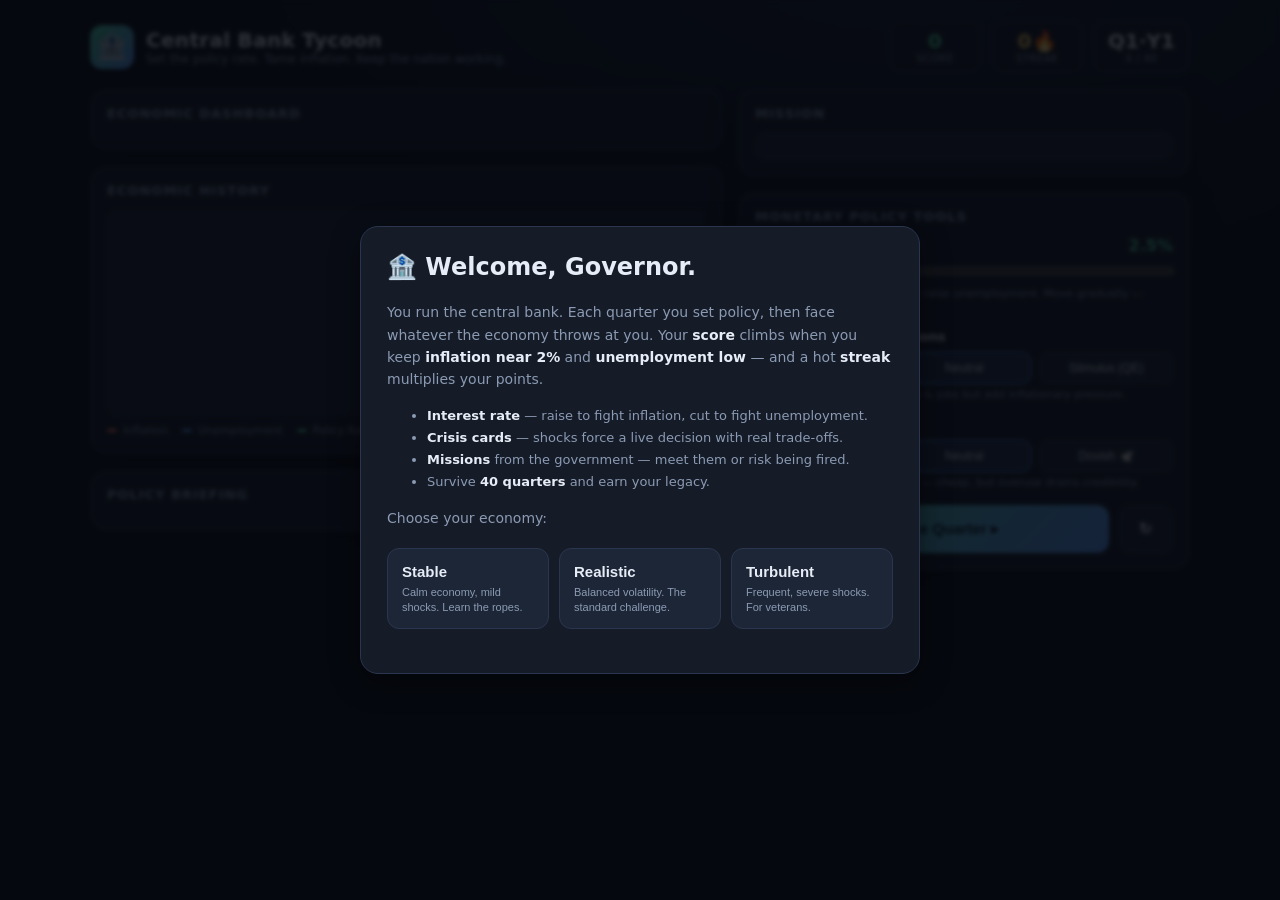
==== index.html @ 269c10b7 "Add Central Bank Tycoon game Single-file monetary policy game: balance inflation and unemployment as" ====
<!DOCTYPE html>
<html lang="en">
<head>
<meta charset="UTF-8" />
<meta name="viewport" content="width=device-width, initial-scale=1.0" />
<title>Central Bank Tycoon</title>
<style>
  :root {
    --bg: #0c1018;
    --panel: #151b27;
    --panel-2: #1d2636;
    --line: #2a3650;
    --ink: #e7edf7;
    --muted: #8b9bb4;
    --accent: #4dd6a3;
    --accent-2: #5b9bff;
    --warn: #ffcf5c;
    --bad: #ff6b6b;
    --good: #4dd6a3;
    --shadow: 0 8px 30px rgba(0,0,0,.45);
  }
  * { box-sizing: border-box; }
  html, body { margin: 0; height: 100%; }
  body {
    background: radial-gradient(1200px 700px at 70% -10%, #14213a 0%, var(--bg) 55%);
    color: var(--ink);
    font-family: "Segoe UI", system-ui, -apple-system, Roboto, Helvetica, Arial, sans-serif;
    min-height: 100%;
    display: flex;
    justify-content: center;
    padding: 20px;
    overflow-x: hidden;
  }
  .app { width: 100%; max-width: 1100px; }

  header.top {
    display: flex; align-items: center; justify-content: space-between;
    gap: 16px; margin-bottom: 16px; flex-wrap: wrap;
  }
  .brand { display: flex; align-items: center; gap: 12px; }
  .logo {
    width: 44px; height: 44px; border-radius: 12px;
    background: linear-gradient(135deg, var(--accent), var(--accent-2));
    display: grid; place-items: center; font-size: 24px; box-shadow: var(--shadow);
  }
  .brand h1 { font-size: 20px; margin: 0; letter-spacing: .3px; }
  .brand p { margin: 0; color: var(--muted); font-size: 12px; }

  .hud { display:flex; gap:10px; align-items:stretch; flex-wrap:wrap; }
  .hud .box {
    background: var(--panel); border: 1px solid var(--line);
    border-radius: 12px; padding: 8px 14px; text-align: center; min-width: 92px;
  }
  .hud .box .big { font-size: 20px; font-weight: 800; }
  .hud .box .lab { font-size: 10px; color: var(--muted); text-transform:uppercase; letter-spacing:.5px; }
  #scoreBox .big { color: var(--accent); }
  #streakBox .big { color: var(--warn); }
  .pulse { animation: pulse .5s ease; }
  @keyframes pulse { 0%{transform:scale(1)} 40%{transform:scale(1.25)} 100%{transform:scale(1)} }

  .grid { display: grid; grid-template-columns: 1.4fr 1fr; gap: 16px; }
  @media (max-width: 880px){ .grid { grid-template-columns: 1fr; } }

  .panel {
    background: var(--panel); border: 1px solid var(--line);
    border-radius: 16px; padding: 16px; box-shadow: var(--shadow); position:relative;
  }
  .panel h2 {
    font-size: 13px; text-transform: uppercase; letter-spacing: 1px;
    color: var(--muted); margin: 0 0 12px;
  }

  .stats { display: grid; grid-template-columns: repeat(3, 1fr); gap: 10px; }
  @media (max-width: 520px){ .stats { grid-template-columns: repeat(2,1fr);} }
  .stat {
    background: var(--panel-2); border: 1px solid var(--line);
    border-radius: 12px; padding: 12px; position:relative; overflow:hidden;
    transition: border-color .25s;
  }
  .stat.flash-good { animation: flashGood .8s ease; }
  .stat.flash-bad { animation: flashBad .8s ease; }
  @keyframes flashGood { 0%{ background:rgba(77,214,163,.30);} 100%{ background:var(--panel-2);} }
  @keyframes flashBad  { 0%{ background:rgba(255,107,107,.30);} 100%{ background:var(--panel-2);} }
  .stat .label { font-size: 11px; color: var(--muted); display:flex; justify-content:space-between; }
  .stat .value { font-size: 22px; font-weight: 700; margin-top: 4px; }
  .stat .target { font-size: 10px; color: var(--muted); margin-top: 2px; }
  .chip { font-size: 10px; padding: 1px 6px; border-radius: 999px; font-weight: 700; }
  .chip.good { background: rgba(77,214,163,.15); color: var(--good); }
  .chip.warn { background: rgba(255,207,92,.15); color: var(--warn); }
  .chip.bad  { background: rgba(255,107,107,.15); color: var(--bad); }

  canvas#chart { width: 100%; display: block; border-radius: 10px; background: var(--panel-2); }
  .legend { display:flex; gap:14px; flex-wrap:wrap; margin-top:8px; font-size:11px; color:var(--muted); }
  .legend span { display:flex; align-items:center; gap:6px; }
  .dot { width:10px; height:3px; border-radius:2px; display:inline-block; }

  .control { margin-bottom: 16px; }
  .control .row { display:flex; justify-content:space-between; align-items:baseline; }
  .control .name { font-size: 13px; font-weight:600; }
  .control .val { font-size: 16px; font-weight:700; color: var(--accent); }
  .hint { font-size: 11px; color: var(--muted); margin-top: 4px; }
  input[type=range]{ width:100%; accent-color: var(--accent-2); margin-top:8px; }

  .toggle-row { display:flex; gap:8px; margin-top:8px; flex-wrap:wrap; }
  .toggle-row button {
    flex:1; min-width: 90px; padding:8px; border-radius:10px; cursor:pointer;
    border:1px solid var(--line); background: var(--panel-2); color: var(--ink);
    font-size:12px; transition:.15s;
  }
  .toggle-row button.active { border-color: var(--accent-2); background: rgba(91,155,255,.15); }
  .toggle-row button:hover { border-color: var(--accent-2); }

  .objective {
    background: var(--panel-2); border:1px solid var(--line); border-radius:12px;
    padding:12px; font-size:12px; line-height:1.5;
  }
  .objective b { color: var(--warn); }
  .obj-progress { margin-top:8px; font-size:12px; }
  .obj-progress .ok { color: var(--good); }
  .obj-progress .no { color: var(--bad); }

  .actions { display:flex; gap:10px; margin-top:8px; }
  .btn {
    flex:1; padding:14px; border:none; border-radius:12px; cursor:pointer;
    font-size:15px; font-weight:700; transition:.15s; color:#08111f;
    background: linear-gradient(135deg, var(--accent), var(--accent-2));
  }
  .btn:hover { filter:brightness(1.08); transform: translateY(-1px); }
  .btn:active { transform: translateY(1px); }
  .btn.secondary { background: var(--panel-2); color: var(--ink); border:1px solid var(--line); flex:0 0 54px; }

  .log { max-height: 200px; overflow:auto; display:flex; flex-direction:column; gap:8px; }
  .log .entry {
    background: var(--panel-2); border-left:3px solid var(--line);
    padding:8px 10px; border-radius:8px; font-size:12px; line-height:1.45;
  }
  .log .entry.event { border-left-color: var(--warn); }
  .log .entry.good { border-left-color: var(--good); }
  .log .entry.bad { border-left-color: var(--bad); }
  .log .entry .t { color: var(--muted); font-size:10px; }

  /* Quarter result banner */
  #resultBanner {
    position:fixed; top:18px; left:50%; transform:translateX(-50%) translateY(-120px);
    background: var(--panel); border:1px solid var(--line); border-radius:14px;
    padding:14px 22px; box-shadow:var(--shadow); z-index:40; text-align:center;
    opacity:0; transition: transform .35s cubic-bezier(.2,1.4,.4,1), opacity .35s; pointer-events:none;
  }
  #resultBanner.show { transform:translateX(-50%) translateY(0); opacity:1; }
  #resultBanner .stars { font-size:26px; letter-spacing:4px; }
  #resultBanner .rmsg { font-size:13px; color:var(--muted); margin-top:2px; }
  #resultBanner .rpts { font-size:14px; font-weight:800; color:var(--accent); margin-top:2px; }

  /* Floating points */
  .floater {
    position:fixed; z-index:60; font-weight:800; font-size:16px; pointer-events:none;
    animation: floatUp 1.1s ease forwards;
  }
  @keyframes floatUp { 0%{opacity:0; transform:translateY(6px) scale(.8);} 15%{opacity:1;} 100%{opacity:0; transform:translateY(-42px) scale(1.1);} }

  /* Achievement toast */
  #toastWrap { position:fixed; right:18px; bottom:18px; z-index:60; display:flex; flex-direction:column; gap:8px; }
  .toast {
    background: linear-gradient(135deg,#2a2030,#1d2636); border:1px solid var(--warn);
    border-radius:12px; padding:10px 14px; box-shadow:var(--shadow); max-width:280px;
    animation: toastIn .4s ease, toastOut .4s ease 3.6s forwards;
  }
  .toast .th { font-size:11px; color:var(--warn); font-weight:800; text-transform:uppercase; letter-spacing:.5px; }
  .toast .tt { font-size:13px; margin-top:2px; }
  @keyframes toastIn { 0%{opacity:0; transform:translateX(40px);} 100%{opacity:1; transform:translateX(0);} }
  @keyframes toastOut { 0%{opacity:1;} 100%{opacity:0; transform:translateX(40px);} }

  /* Overlay / modal */
  .overlay {
    position: fixed; inset:0; background: rgba(5,8,14,.82);
    display:flex; align-items:center; justify-content:center; padding:20px; z-index:50;
    backdrop-filter: blur(2px);
  }
  .overlay.hidden { display:none; }
  .modal {
    background: var(--panel); border:1px solid var(--line); border-radius:18px;
    padding:26px; max-width:560px; width:100%; box-shadow: var(--shadow);
    animation: modalIn .3s ease;
  }
  @keyframes modalIn { 0%{opacity:0; transform:scale(.94) translateY(10px);} 100%{opacity:1; transform:scale(1);} }
  .modal h2 { margin-top:0; }
  .modal p { color: var(--muted); line-height:1.6; font-size:14px; }
  .modal ul { color: var(--muted); font-size:13px; line-height:1.7; }
  .diff { display:grid; grid-template-columns:repeat(3,1fr); gap:10px; margin:18px 0; }
  .diff button {
    padding:14px; border-radius:12px; border:1px solid var(--line); cursor:pointer;
    background: var(--panel-2); color:var(--ink); text-align:left; transition:.15s;
  }
  .diff button:hover { border-color: var(--accent-2); transform:translateY(-2px); }
  .diff button b { display:block; font-size:15px; margin-bottom:4px; }
  .diff button small { color: var(--muted); font-size:11px; }

  /* Crisis decision card */
  #crisisModal .tag {
    display:inline-block; background:rgba(255,107,107,.15); color:var(--bad);
    font-size:11px; font-weight:800; padding:3px 10px; border-radius:999px; text-transform:uppercase; letter-spacing:.5px;
  }
  .choices { display:flex; flex-direction:column; gap:10px; margin-top:16px; }
  .choice {
    text-align:left; padding:13px 15px; border-radius:12px; border:1px solid var(--line);
    background: var(--panel-2); color:var(--ink); cursor:pointer; transition:.15s;
  }
  .choice:hover { border-color: var(--accent-2); transform:translateX(3px); }
  .choice b { font-size:14px; }
  .choice small { display:block; color:var(--muted); font-size:11px; margin-top:3px; }

  .score-big { font-size:46px; font-weight:800; color: var(--accent); margin:6px 0; }
  .approval-bars { margin-top: 14px; }
  .bar-wrap { margin-bottom:10px; }
  .bar-wrap .lab { font-size:11px; color:var(--muted); display:flex; justify-content:space-between; margin-bottom:3px;}
  .bar { height:10px; border-radius:6px; background: var(--panel-2); overflow:hidden; }
  .bar > div { height:100%; border-radius:6px; transition:width .6s; }
  footer { margin-top:14px; text-align:center; color:var(--muted); font-size:11px; }
</style>
</head>
<body>
<div class="app">

  <header class="top">
    <div class="brand">
      <div class="logo">🏦</div>
      <div>
        <h1>Central Bank Tycoon</h1>
        <p>Set the policy rate. Tame inflation. Keep the nation working.</p>
      </div>
    </div>
    <div class="hud">
      <div class="box" id="scoreBox"><div class="big" id="scoreVal">0</div><div class="lab">Score</div></div>
      <div class="box" id="streakBox"><div class="big" id="streakVal">0🔥</div><div class="lab">Streak</div></div>
      <div class="box"><div class="big" id="quarterVal">Q1·Y1</div><div class="lab" id="termVal">0 / 40</div></div>
    </div>
  </header>

  <div class="grid">
    <div style="display:flex; flex-direction:column; gap:16px;">
      <div class="panel">
        <h2>Economic Dashboard</h2>
        <div class="stats" id="stats"></div>
      </div>

      <div class="panel">
        <h2>Economic History</h2>
        <canvas id="chart" width="640" height="220"></canvas>
        <div class="legend">
          <span><i class="dot" style="background:#ff6b6b"></i> Inflation</span>
          <span><i class="dot" style="background:#5b9bff"></i> Unemployment</span>
          <span><i class="dot" style="background:#4dd6a3"></i> Policy Rate</span>
          <span><i class="dot" style="background:#ffcf5c"></i> 2% Target</span>
        </div>
      </div>

      <div class="panel">
        <h2>Policy Briefing</h2>
        <div class="log" id="log"></div>
      </div>
    </div>

    <div style="display:flex; flex-direction:column; gap:16px;">
      <div class="panel">
        <h2>Mission</h2>
        <div class="objective" id="objective"></div>
      </div>

      <div class="panel">
        <h2>Monetary Policy Tools</h2>

        <div class="control">
          <div class="row">
            <span class="name">Policy Interest Rate</span>
            <span class="val"><span id="rateVal">2.5</span>%</span>
          </div>
          <input type="range" id="rate" min="0" max="15" step="0.25" value="2.5" />
          <div class="hint">Higher rates cool inflation but raise unemployment. Move gradually — markets dislike shocks.</div>
        </div>

        <div class="control">
          <div class="name">Balance Sheet Operations</div>
          <div class="toggle-row" id="qeRow">
            <button data-qe="-1">Tighten (QT)</button>
            <button data-qe="0" class="active">Neutral</button>
            <button data-qe="1">Stimulus (QE)</button>
          </div>
          <div class="hint">Asset purchases boost growth &amp; jobs but add inflationary pressure.</div>
        </div>

        <div class="control">
          <div class="name">Forward Guidance</div>
          <div class="toggle-row" id="guideRow">
            <button data-g="hawk">Hawkish 🦅</button>
            <button data-g="neutral" class="active">Neutral</button>
            <button data-g="dove">Dovish 🕊️</button>
          </div>
          <div class="hint">Signaling steers expectations — cheap, but overuse drains credibility.</div>
        </div>

        <div class="actions">
          <button class="btn" id="advanceBtn">Advance Quarter ▸</button>
          <button class="btn secondary" id="restartBtn" title="New game">↻</button>
        </div>
      </div>
    </div>
  </div>

  <footer>A monetary policy game · vanilla HTML/CSS/JS · press <b>Enter</b> to advance</footer>
</div>

<div id="resultBanner"><div class="stars" id="rbStars">★★★</div><div class="rpts" id="rbPts"></div><div class="rmsg" id="rbMsg"></div></div>
<div id="toastWrap"></div>

<!-- INTRO -->
<div class="overlay" id="introOverlay">
  <div class="modal">
    <h2>🏦 Welcome, Governor.</h2>
    <p>You run the central bank. Each quarter you set policy, then face whatever the economy throws at you. Your <b style="color:var(--ink)">score</b> climbs when you keep <b style="color:var(--ink)">inflation near 2%</b> and <b style="color:var(--ink)">unemployment low</b> — and a hot <b style="color:var(--ink)">streak</b> multiplies your points.</p>
    <ul>
      <li><b style="color:var(--ink)">Interest rate</b> — raise to fight inflation, cut to fight unemployment.</li>
      <li><b style="color:var(--ink)">Crisis cards</b> — shocks force a live decision with real trade-offs.</li>
      <li><b style="color:var(--ink)">Missions</b> from the government — meet them or risk being fired.</li>
      <li>Survive <b style="color:var(--ink)">40 quarters</b> and earn your legacy.</li>
    </ul>
    <p>Choose your economy:</p>
    <div class="diff">
      <button data-diff="easy"><b>Stable</b><small>Calm economy, mild shocks. Learn the ropes.</small></button>
      <button data-diff="normal"><b>Realistic</b><small>Balanced volatility. The standard challenge.</small></button>
      <button data-diff="hard"><b>Turbulent</b><small>Frequent, severe shocks. For veterans.</small></button>
    </div>
  </div>
</div>

<!-- CRISIS DECISION -->
<div class="overlay hidden" id="crisisOverlay">
  <div class="modal" id="crisisModal">
    <span class="tag" id="crisisTag">⚠ Crisis</span>
    <h2 id="crisisTitle" style="margin-top:10px;"></h2>
    <p id="crisisText"></p>
    <div class="choices" id="crisisChoices"></div>
  </div>
</div>

<!-- GAME OVER -->
<div class="overlay hidden" id="endOverlay">
  <div class="modal">
    <h2 id="endTitle">Your term has ended</h2>
    <div class="score-big" id="endScore">—</div>
    <p id="endVerdict"></p>
    <div class="approval-bars" id="endBars"></div>
    <div class="actions" style="margin-top:18px;">
      <button class="btn" id="playAgainBtn">Play Again</button>
    </div>
  </div>
</div>

<script>
"use strict";

/* ============================================================
   Central Bank Tycoon
   ============================================================ */
const TARGET_INFLATION = 2.0;
const NATURAL_UNEMPLOYMENT = 4.5;
const NEUTRAL_RATE = 2.5;
const TERM_LENGTH = 40;

const DIFFICULTY = {
  easy:   { shockChance: 0.22, shockScale: 0.6, label: "Stable" },
  normal: { shockChance: 0.35, shockScale: 1.0, label: "Realistic" },
  hard:   { shockChance: 0.50, shockScale: 1.6, label: "Turbulent" },
};

let G = null;

function newGame(diff) {
  return {
    diff, cfg: DIFFICULTY[diff],
    quarter: 0,
    inflation: 2.2, unemployment: 5.0, gdp: 2.2,
    rate: 2.5, expectations: 2.0,
    credibility: 70, govApproval: 60, publicApproval: 60,
    creditUsed: 0, qe: 0, guidance: "neutral",
    mandate: null, history: [],
    score: 0, streak: 0, bestStreak: 0,
    pendingShock: null,
    achieved: {},
    alive: true,
  };
}

/* ---- Missions ---- */
const MANDATES = [
  { id:"jobs", title:"Fight Unemployment",
    text:"Election season — the government wants <b>jobs above all</b>. Keep unemployment <b>below 5%</b>.",
    check: g => g.unemployment <= 5.0,
    judge: g => g.unemployment <= 5.0 ? +6 : (g.unemployment >= 7 ? -7 : -2),
    label: g => "Unemployment "+g.unemployment.toFixed(1)+"% (need ≤ 5.0%)" },
  { id:"prices", title:"Crush Inflation",
    text:"Cost-of-living anger is boiling. Get inflation <b>under 3%</b>, whatever it costs.",
    check: g => g.inflation <= 3.0,
    judge: g => g.inflation <= 3.0 ? +6 : (g.inflation >= 5 ? -7 : -2),
    label: g => "Inflation "+g.inflation.toFixed(1)+"% (need ≤ 3.0%)" },
  { id:"growth", title:"Boost Growth",
    text:"A growth agenda is in vogue. Deliver GDP growth <b>above 2.5%</b>.",
    check: g => g.gdp >= 2.5,
    judge: g => g.gdp >= 2.5 ? +6 : (g.gdp <= 0 ? -8 : -2),
    label: g => "GDP growth "+g.gdp.toFixed(1)+"% (need ≥ 2.5%)" },
  { id:"indep", title:"Defend Independence",
    text:"Populists question the bank itself. Keep <b>credibility above 60</b>.",
    check: g => g.credibility >= 60,
    judge: g => g.credibility >= 60 ? +5 : -6,
    label: g => "Credibility "+Math.round(g.credibility)+" (need ≥ 60)" },
];

/* ---- Crisis decision events ---- */
/* Each: base effect applied, then the chosen option modifies things. */
const CRISES = [
  {
    title:"Oil Price Shock", tag:"⚠ Supply Shock",
    text:"Crude prices spike 40% overnight. Energy costs are about to surge through the whole economy. How do you respond?",
    base:(g,s)=>{ g.inflation += 1.4*s; g.gdp -= 0.4*s; },
    options:[
      { b:"Hike rates pre-emptively", s:"Crush inflation early — but jobs will hurt.",
        apply:(g,s)=>{ g.rate=clamp(g.rate+1.0,0,15); g.inflation-=0.6*s; g.unemployment+=0.5*s; }, cred:+3 },
      { b:"Hold steady, look through it", s:"Bet it's temporary. Cheap if right, costly if wrong.",
        apply:(g,s)=>{ g.expectations+=0.5*s; }, cred:-2 },
      { b:"Hawkish jawboning only", s:"Talk tough to anchor expectations without moving rates.",
        apply:(g,s)=>{ g.expectations-=0.3*s; g.credibility-=2; }, cred:0 },
    ]
  },
  {
    title:"Banking Sector Stress", tag:"⚠ Financial Crisis",
    text:"A major lender is teetering and interbank markets are freezing. Panic is spreading.",
    base:(g,s)=>{ g.gdp -= 1.0*s; g.unemployment += 0.6*s; },
    options:[
      { b:"Slash rates & inject liquidity", s:"Save the system — risks reigniting inflation.",
        apply:(g,s)=>{ g.rate=clamp(g.rate-1.0,0,15); g.gdp+=0.8*s; g.inflation+=0.5*s; }, cred:+2 },
      { b:"Targeted bailout, rates unchanged", s:"Surgical fix, preserves your inflation stance.",
        apply:(g,s)=>{ g.gdp+=0.4*s; g.govApproval-=4; }, cred:+1 },
      { b:"Let them fail (moral hazard)", s:"Punish recklessness — but contagion may spread.",
        apply:(g,s)=>{ g.gdp-=1.2*s; g.unemployment+=0.9*s; }, cred:+4 },
    ]
  },
  {
    title:"Wage-Price Spiral", tag:"⚠ Expectations Risk",
    text:"Unions win double-digit pay deals and firms are raising prices to match. Inflation expectations are un-anchoring.",
    base:(g,s)=>{ g.expectations += 0.7*s; g.inflation += 0.4*s; },
    options:[
      { b:"Shock hike — restore credibility", s:"Volcker-style. Brutal on jobs, decisive on prices.",
        apply:(g,s)=>{ g.rate=clamp(g.rate+1.5,0,15); g.unemployment+=0.8*s; g.expectations-=0.9*s; }, cred:+5 },
      { b:"Gradual tightening", s:"Ease pressure off slowly. Less pain, slower results.",
        apply:(g,s)=>{ g.rate=clamp(g.rate+0.5,0,15); g.expectations-=0.3*s; }, cred:+1 },
      { b:"Accommodate the wage gains", s:"Protect jobs and hope it fades. Dangerous.",
        apply:(g,s)=>{ g.expectations+=0.6*s; g.publicApproval+=4; }, cred:-4 },
    ]
  },
  {
    title:"Global Recession", tag:"⚠ Demand Shock",
    text:"Your largest trading partners have tipped into recession. Export orders are collapsing.",
    base:(g,s)=>{ g.gdp -= 1.4*s; g.unemployment += 0.9*s; g.inflation -= 0.4*s; },
    options:[
      { b:"Aggressive rate cuts", s:"Stimulate hard to protect jobs.",
        apply:(g,s)=>{ g.rate=clamp(g.rate-1.25,0,15); g.gdp+=0.9*s; g.unemployment-=0.5*s; }, cred:0 },
      { b:"Modest cut + dovish guidance", s:"Balanced support without overcommitting.",
        apply:(g,s)=>{ g.rate=clamp(g.rate-0.5,0,15); g.gdp+=0.4*s; }, cred:+2 },
      { b:"Hold — protect the currency", s:"Defend stability and credibility over growth.",
        apply:(g,s)=>{ g.unemployment+=0.4*s; }, cred:+3 },
    ]
  },
  {
    title:"Productivity Boom", tag:"✦ Opportunity",
    text:"A technology breakthrough is lifting output. The economy can grow faster without overheating — if you let it.",
    base:(g,s)=>{ g.gdp += 0.9*s; g.unemployment -= 0.3*s; },
    options:[
      { b:"Cut rates, ride the boom", s:"Maximize growth and jobs — watch for froth.",
        apply:(g,s)=>{ g.rate=clamp(g.rate-0.5,0,15); g.gdp+=0.7*s; g.inflation+=0.3*s; }, cred:0 },
      { b:"Hold and bank the disinflation", s:"Let productivity quietly lower inflation.",
        apply:(g,s)=>{ g.inflation-=0.5*s; g.credibility+=2; }, cred:+3 },
      { b:"Tighten to pre-empt a bubble", s:"Cautious — may choke off the gains.",
        apply:(g,s)=>{ g.rate=clamp(g.rate+0.5,0,15); g.gdp-=0.4*s; }, cred:+1 },
    ]
  },
  {
    title:"Government Spending Spree", tag:"⚠ Fiscal Pressure",
    text:"The treasury launches a huge stimulus package right before an election, pouring fuel on demand. They want you to keep rates low.",
    base:(g,s)=>{ g.gdp += 0.9*s; g.unemployment -= 0.5*s; g.inflation += 0.7*s; },
    options:[
      { b:"Hike anyway — defend the mandate", s:"Stand up to politicians. They won't be happy.",
        apply:(g,s)=>{ g.rate=clamp(g.rate+1.0,0,15); g.inflation-=0.5*s; g.govApproval-=8; }, cred:+5 },
      { b:"Hold to keep the peace", s:"Play nice with government, risk overheating.",
        apply:(g,s)=>{ g.inflation+=0.4*s; g.govApproval+=6; }, cred:-3 },
      { b:"Quiet tightening via QT", s:"Drain liquidity without a headline rate move.",
        apply:(g,s)=>{ g.qe=-1; g.inflation-=0.3*s; }, cred:+2 },
    ]
  },
];

/* ============================================================
   Apply player's standing policy + base economic step
   (run AFTER any crisis choice is resolved)
   ============================================================ */
function simulateStep(){
  const g = G;
  const rateGap = g.rate - NEUTRAL_RATE;

  let gdpPull = -rateGap * 0.35 + g.qe * 0.5;
  g.gdp += (2.2 - g.gdp) * 0.25 + gdpPull;

  const okun = (2.2 - g.gdp) * 0.30;
  g.unemployment += okun + rateGap * 0.12 - g.qe * 0.18;
  g.unemployment += (NATURAL_UNEMPLOYMENT - g.unemployment) * 0.12;

  const phillips = (NATURAL_UNEMPLOYMENT - g.unemployment) * 0.45;
  let guidancePull = g.guidance === "hawk" ? -0.35 : g.guidance === "dove" ? 0.30 : 0;
  g.inflation = g.expectations + phillips - rateGap * 0.25 + g.qe * 0.30 + guidancePull;

  const anchor = g.credibility / 100;
  g.expectations += (g.inflation - g.expectations) * (0.30 * (1 - anchor))
                  + (TARGET_INFLATION - g.expectations) * (0.20 * anchor);

  if (g.guidance !== "neutral") {
    g.creditUsed += 1;
    if (g.creditUsed > 3) g.credibility -= 2;
  } else {
    g.creditUsed = Math.max(0, g.creditUsed - 1);
  }

  const missInfl = Math.abs(g.inflation - TARGET_INFLATION);
  if (missInfl < 1.0) g.credibility += 1.5;
  else if (missInfl > 3.0) g.credibility -= 2.5;
  else g.credibility -= 0.4;

  g.gdp = clamp(g.gdp, -8, 8);
  g.unemployment = clamp(g.unemployment, 1.5, 22);
  g.inflation = clamp(g.inflation, -4, 25);
  g.expectations = clamp(g.expectations, -2, 15);
  g.credibility = clamp(g.credibility, 0, 100);

  const md = g.mandate.judge(g);
  g.govApproval = clamp(g.govApproval + md, 0, 100);

  const misery = g.inflation + g.unemployment;
  g.publicApproval = clamp(g.publicApproval + (10 - misery) * 0.9, 0, 100);
}

/* ============================================================
   Scoring & feedback for the quarter
   ============================================================ */
function scoreQuarter(){
  const g = G;
  const missInfl = Math.abs(g.inflation - TARGET_INFLATION);
  const excessU = Math.max(0, g.unemployment - NATURAL_UNEMPLOYMENT);

  // star rating
  let stars;
  if (missInfl < 0.8 && excessU < 1.2 && g.gdp > 0.5) stars = 3;
  else if (missInfl < 1.8 && excessU < 3.0 && g.gdp > -0.5) stars = 2;
  else if (missInfl < 3.0 && excessU < 5.0) stars = 1;
  else stars = 0;

  // streak: on-target inflation builds it
  const onTarget = missInfl < 1.0 && excessU < 2.0;
  if (onTarget) { g.streak++; g.bestStreak = Math.max(g.bestStreak, g.streak); }
  else g.streak = 0;

  const mult = 1 + Math.min(g.streak, 10) * 0.15; // up to ~2.5x
  let base = stars * 100;
  // bonus for mission met
  const missionMet = g.mandate.check(g);
  if (missionMet) base += 60;
  let pts = Math.round(base * (onTarget ? mult : 1));

  g.score += pts;

  const msgs = [
    "Markets in turmoil — get a grip, Governor.",
    "A rough quarter. The press is circling.",
    "Steady hand. The economy holds.",
    "Textbook policy. Inflation anchored, jobs safe!",
  ];
  return { stars, pts, msg: msgs[stars], onTarget, mult, missionMet };
}

/* ============================================================
   Quarter flow
   ============================================================ */
function beginAdvance(){
  if (!G || !G.alive) return;
  G.rate = parseFloat(document.getElementById("rate").value);

  // Roll for a crisis card
  if (Math.random() < G.cfg.shockChance) {
    const crisis = CRISES[Math.floor(Math.random()*CRISES.length)];
    G.pendingShock = crisis;
    showCrisis(crisis);
  } else {
    resolveQuarter(null);
  }
}

function showCrisis(crisis){
  document.getElementById("crisisTag").textContent = crisis.tag;
  document.getElementById("crisisTitle").textContent = crisis.title;
  document.getElementById("crisisText").textContent = crisis.text;
  const box = document.getElementById("crisisChoices");
  box.innerHTML = "";
  crisis.options.forEach((opt, i)=>{
    const btn = document.createElement("button");
    btn.className = "choice";
    btn.innerHTML = "<b>"+opt.b+"</b><small>"+opt.s+"</small>";
    btn.addEventListener("click", ()=>{
      document.getElementById("crisisOverlay").classList.add("hidden");
      resolveQuarter(opt);
    });
    box.appendChild(btn);
  });
  document.getElementById("crisisOverlay").classList.remove("hidden");
}

function resolveQuarter(choice){
  const g = G;
  const s = g.cfg.shockScale;

  if (g.pendingShock){
    g.pendingShock.base(g, s);
    if (choice){
      choice.apply(g, s);
      g.credibility = clamp(g.credibility + (choice.cred||0), 0, 100);
      log("<b>"+g.pendingShock.title+"</b> — you chose: "+choice.b, "event");
    }
    // sync rate slider in case a choice moved it
    document.getElementById("rate").value = g.rate;
    document.getElementById("rateVal").textContent = g.rate.toFixed(2);
    g.pendingShock = null;
  }

  const before = { infl:g.inflation, unemp:g.unemployment };
  simulateStep();

  g.history.push({ inflation:g.inflation, unemployment:g.unemployment, rate:g.rate });
  g.quarter++;

  const res = scoreQuarter();
  checkAchievements(res);

  // mission rotation
  if (g.quarter % 8 === 0 && g.quarter < TERM_LENGTH) assignMandate(true);

  render(before);
  showResult(res);

  // end conditions
  if (g.quarter >= TERM_LENGTH) return endGame();
  if (g.govApproval <= 0) return endGame("fired");
  if (g.inflation >= 22) return endGame("hyperinflation");
}

/* ============================================================
   Achievements
   ============================================================ */
const ACHIEVEMENTS = [
  { id:"firstStar3", test:(g,r)=> r.stars===3, th:"Soft Landing", tt:"Earned a perfect 3-star quarter." },
  { id:"streak5", test:(g,r)=> g.streak===5, th:"On a Roll", tt:"5 quarters on target in a row! 🔥" },
  { id:"streak10", test:(g,r)=> g.streak>=10, th:"Maestro", tt:"10-quarter streak — Greenspan would nod." },
  { id:"score2k", test:(g,r)=> g.score>=2000, th:"Heavyweight", tt:"Crossed 2,000 points." },
  { id:"score5k", test:(g,r)=> g.score>=5000, th:"Legend", tt:"Crossed 5,000 points!" },
  { id:"ironCred", test:(g,r)=> g.credibility>=90, th:"Rock Solid", tt:"Credibility hit 90 — expectations fully anchored." },
  { id:"crisisCool", test:(g,r)=> r.stars===3 && g.history.length>1, th:"Crisis Cool", tt:"Aced a quarter right after a tough call." },
];
function checkAchievements(res){
  ACHIEVEMENTS.forEach(a=>{
    if (!G.achieved[a.id] && a.test(G, res)){
      G.achieved[a.id] = true;
      toast(a.th, a.tt);
    }
  });
}

/* ============================================================
   Helpers
   ============================================================ */
function clamp(v, lo, hi){ return Math.max(lo, Math.min(hi, v)); }

function assignMandate(announce){
  let m;
  do { m = MANDATES[Math.floor(Math.random()*MANDATES.length)]; }
  while (G.mandate && m.id === G.mandate.id);
  G.mandate = m;
  if (announce) log("New government mission: <b>"+m.title+"</b>.", "event");
}

/* ============================================================
   Rendering & juice
   ============================================================ */
function render(before){
  const g = G;
  document.getElementById("quarterVal").textContent =
    "Q" + ((g.quarter % 4) + 1 === 0 ? 4 : ((g.quarter % 4) + 1)) + "·Y" + (Math.floor(g.quarter/4) + 1);
  document.getElementById("termVal").textContent = g.quarter + " / " + TERM_LENGTH;

  animateScore();
  const sv = document.getElementById("streakVal");
  sv.textContent = g.streak + "🔥";
  bump("streakBox");

  const cards = [
    mkStat("inflation","Inflation", g.inflation, "%", "Target 2.0%", inflStatus(g.inflation)),
    mkStat("unemp","Unemployment", g.unemployment, "%", "Natural ~4.5%", unempStatus(g.unemployment)),
    mkStat("gdp","GDP Growth", g.gdp, "%", "Potential ~2.2%", gdpStatus(g.gdp)),
    mkStat("rate","Policy Rate", g.rate, "%", "Neutral 2.5%", null),
    mkStat("cred","Credibility", g.credibility, "", "Anchors expectations", scoreStatus(g.credibility,60,40)),
    mkStat("gov","Gov. Approval", g.govApproval, "", "Below 0 = fired", scoreStatus(g.govApproval,55,30)),
  ];
  document.getElementById("stats").innerHTML = cards.join("");

  // flash inflation/unemployment based on movement toward/away from good
  if (before){
    flashStat("inflation", Math.abs(g.inflation-2) < Math.abs(before.infl-2));
    flashStat("unemp", g.unemployment < before.unemp);
  }

  // Mission panel
  const met = g.mandate.check(g);
  document.getElementById("objective").innerHTML =
    "<b>"+g.mandate.title+"</b><br>"+g.mandate.text +
    '<div class="obj-progress '+(met?'ok':'no')+'">'+(met?'✓ ':'✗ ')+g.mandate.label(g)+'</div>';

  drawChart();
}

let _shownScore = 0;
function animateScore(){
  const el = document.getElementById("scoreVal");
  const target = G.score;
  const start = _shownScore;
  const t0 = performance.now();
  function step(now){
    const k = Math.min(1, (now - t0)/500);
    const v = Math.round(start + (target-start)*k);
    el.textContent = v.toLocaleString();
    if (k < 1) requestAnimationFrame(step); else _shownScore = target;
  }
  requestAnimationFrame(step);
  bump("scoreBox");
}
function bump(id){ const e=document.getElementById(id); e.classList.remove("pulse"); void e.offsetWidth; e.classList.add("pulse"); }

function flashStat(key, good){
  const el = document.getElementById("stat-"+key);
  if (!el) return;
  el.classList.add(good?"flash-good":"flash-bad");
  setTimeout(()=>el.classList.remove("flash-good","flash-bad"), 800);
}

function mkStat(key,label, value, unit, target, status){
  let chip = status ? '<span class="chip '+status.cls+'">'+status.label+'</span>' : "";
  const dec = (label==="Credibility"||label==="Gov. Approval") ? 0 : 1;
  return '<div class="stat" id="stat-'+key+'">'
    + '<div class="label"><span>'+label+'</span>'+chip+'</div>'
    + '<div class="value">'+value.toFixed(dec)+unit+'</div>'
    + '<div class="target">'+target+'</div></div>';
}
function inflStatus(v){ const d=Math.abs(v-2);
  if (d<=0.8) return {cls:"good",label:"on target"};
  if (d<=2.0) return {cls:"warn",label:v>2?"high":"low"};
  return {cls:"bad",label:v>2?"too hot":"deflation"}; }
function unempStatus(v){
  if (v<=5.5) return {cls:"good",label:"healthy"};
  if (v<=7.5) return {cls:"warn",label:"elevated"};
  return {cls:"bad",label:"recession"}; }
function gdpStatus(v){
  if (v>=1.5) return {cls:"good",label:"growing"};
  if (v>=0) return {cls:"warn",label:"sluggish"};
  return {cls:"bad",label:"contracting"}; }
function scoreStatus(v,good,bad){
  if (v>=good) return {cls:"good",label:"strong"};
  if (v>=bad) return {cls:"warn",label:"shaky"};
  return {cls:"bad",label:"critical"}; }

/* Result banner + floating points */
function showResult(res){
  const banner = document.getElementById("resultBanner");
  document.getElementById("rbStars").innerHTML =
    "★".repeat(res.stars) + '<span style="color:#3a4660">'+"★".repeat(3-res.stars)+'</span>';
  let ptsTxt = "+"+res.pts+" pts";
  if (res.onTarget && res.mult>1.01) ptsTxt += "  ×"+res.mult.toFixed(2)+" 🔥";
  if (res.missionMet) ptsTxt += "  · mission ✓";
  document.getElementById("rbPts").textContent = ptsTxt;
  document.getElementById("rbMsg").textContent = res.msg;
  banner.classList.add("show");
  setTimeout(()=>banner.classList.remove("show"), 2200);

  floatPoints(res.pts, res.stars>=2);
}
function floatPoints(pts, good){
  const box = document.getElementById("scoreBox").getBoundingClientRect();
  const f = document.createElement("div");
  f.className = "floater";
  f.textContent = "+"+pts;
  f.style.color = good ? "var(--accent)" : "var(--warn)";
  f.style.left = (box.left + box.width/2 - 10) + "px";
  f.style.top = (box.bottom - 6) + "px";
  document.body.appendChild(f);
  setTimeout(()=>f.remove(), 1200);
}

function toast(th, tt){
  const wrap = document.getElementById("toastWrap");
  const el = document.createElement("div");
  el.className = "toast";
  el.innerHTML = '<div class="th">🏆 '+th+'</div><div class="tt">'+tt+'</div>';
  wrap.appendChild(el);
  setTimeout(()=>el.remove(), 4200);
}

function log(msg, cls){
  const box = document.getElementById("log");
  const e = document.createElement("div");
  e.className = "entry " + (cls||"");
  const q = "Q" + ((G.quarter % 4)+1) + " Y" + (Math.floor(G.quarter/4)+1);
  e.innerHTML = '<span class="t">'+q+'</span><br>'+msg;
  box.prepend(e);
}

/* Canvas chart */
function drawChart(){
  const cv = document.getElementById("chart");
  const ctx = cv.getContext("2d");
  const W = cv.width, H = cv.height;
  const padL=34,padR=10,padT=14,padB=22;
  ctx.clearRect(0,0,W,H);
  const hist = G.history, maxPoints = TERM_LENGTH;
  const yMin=-2,yMax=16;
  const x=i=>padL+(W-padL-padR)*(i/(maxPoints-1));
  const y=v=>padT+(H-padT-padB)*(1-(v-yMin)/(yMax-yMin));

  ctx.strokeStyle="#243049"; ctx.lineWidth=1; ctx.fillStyle="#6b7c98"; ctx.font="10px sans-serif";
  for(let v=0;v<=16;v+=4){ ctx.beginPath(); ctx.moveTo(padL,y(v)); ctx.lineTo(W-padR,y(v)); ctx.stroke(); ctx.fillText(v+"%",6,y(v)+3); }
  ctx.strokeStyle="#ffcf5c"; ctx.setLineDash([4,4]); ctx.beginPath(); ctx.moveTo(padL,y(2)); ctx.lineTo(W-padR,y(2)); ctx.stroke(); ctx.setLineDash([]);

  if(hist.length===0){ ctx.fillStyle="#6b7c98"; ctx.font="12px sans-serif"; ctx.fillText("Advance a quarter to begin plotting…",padL+20,H/2); return; }

  [{k:"inflation",c:"#ff6b6b"},{k:"unemployment",c:"#5b9bff"},{k:"rate",c:"#4dd6a3"}].forEach(se=>{
    ctx.strokeStyle=se.c; ctx.lineWidth=2; ctx.beginPath();
    hist.forEach((h,i)=>{ const px=x(i),py=y(h[se.k]); i===0?ctx.moveTo(px,py):ctx.lineTo(px,py); });
    ctx.stroke();
    const last=hist[hist.length-1]; ctx.fillStyle=se.c;
    ctx.beginPath(); ctx.arc(x(hist.length-1),y(last[se.k]),3,0,Math.PI*2); ctx.fill();
  });
}

/* ============================================================
   End game
   ============================================================ */
function endGame(reason){
  G.alive = false;
  const g = G;
  let standing = (g.credibility+g.govApproval+g.publicApproval)/3;
  let finalScore = g.score + Math.round(standing*5) + g.bestStreak*25;

  let title, verdict;
  if (reason==="fired"){
    title="🚪 You were dismissed!";
    verdict="The government lost all confidence and forced you out after "+g.quarter+" quarters. You strayed too far from the mission.";
  } else if (reason==="hyperinflation"){
    title="🔥 Hyperinflation!";
    verdict="Prices spiraled out of control and the currency collapsed. A cautionary tale for the textbooks.";
  } else {
    title="🎓 Full term complete!";
    if (finalScore>=4500) verdict="A legendary tenure. Inflation anchored, jobs protected, independence untouchable. Your name goes in the textbooks.";
    else if (finalScore>=2800) verdict="A credible, respected term. You weathered the shocks and leave the economy in good shape.";
    else if (finalScore>=1500) verdict="A bumpy ride, but you kept the ship afloat. Mixed reviews from history.";
    else verdict="A turbulent term — wild swings and missed targets dented your legacy.";
  }

  document.getElementById("endTitle").textContent = title;
  document.getElementById("endScore").textContent = finalScore.toLocaleString() + " pts";
  document.getElementById("endVerdict").textContent =
    verdict + "  (Best streak: " + g.bestStreak + " · Achievements: " + Object.keys(g.achieved).length + "/" + ACHIEVEMENTS.length + ")";
  document.getElementById("endBars").innerHTML =
    bar("Credibility", g.credibility, "#4dd6a3") +
    bar("Government Approval", g.govApproval, "#5b9bff") +
    bar("Public Approval", g.publicApproval, "#ffcf5c");
  document.getElementById("endOverlay").classList.remove("hidden");
}
function bar(label,v,color){
  return '<div class="bar-wrap"><div class="lab"><span>'+label+'</span><span>'+Math.round(v)+'</span></div>'
    +'<div class="bar"><div style="width:'+clamp(v,0,100)+'%;background:'+color+'"></div></div></div>';
}

/* ============================================================
   Wiring
   ============================================================ */
function startGame(diff){
  G = newGame(diff);
  _shownScore = 0;
  assignMandate(false);
  document.getElementById("rate").value = G.rate;
  document.getElementById("rateVal").textContent = G.rate.toFixed(2);
  setActive("qeRow","data-qe","0"); setActive("guideRow","data-g","neutral");
  G.qe=0; G.guidance="neutral";
  document.getElementById("log").innerHTML = "";
  document.getElementById("toastWrap").innerHTML = "";
  log("You take office. Inflation "+G.inflation.toFixed(1)+"%, unemployment "+G.unemployment.toFixed(1)+"%. Good luck, Governor.", "good");
  ["introOverlay","endOverlay","crisisOverlay"].forEach(id=>document.getElementById(id).classList.add("hidden"));
  render(null);
}
function setActive(rowId,attr,val){
  document.querySelectorAll("#"+rowId+" button").forEach(b=> b.classList.toggle("active", b.getAttribute(attr)===val));
}

document.getElementById("rate").addEventListener("input", e=>{
  document.getElementById("rateVal").textContent = parseFloat(e.target.value).toFixed(2);
});
document.querySelectorAll("#qeRow button").forEach(b=> b.addEventListener("click", ()=>{
  if(!G) return; G.qe=parseInt(b.getAttribute("data-qe")); setActive("qeRow","data-qe",b.getAttribute("data-qe"));
}));
document.querySelectorAll("#guideRow button").forEach(b=> b.addEventListener("click", ()=>{
  if(!G) return; G.guidance=b.getAttribute("data-g"); setActive("guideRow","data-g",b.getAttribute("data-g"));
}));
document.getElementById("advanceBtn").addEventListener("click", beginAdvance);
document.getElementById("restartBtn").addEventListener("click", ()=> document.getElementById("introOverlay").classList.remove("hidden"));
document.getElementById("playAgainBtn").addEventListener("click", ()=>{
  document.getElementById("endOverlay").classList.add("hidden");
  document.getElementById("introOverlay").classList.remove("hidden");
});
document.querySelectorAll(".diff button").forEach(b=> b.addEventListener("click", ()=> startGame(b.getAttribute("data-diff"))));
document.addEventListener("keydown", e=>{
  if (e.key==="Enter" && G && G.alive &&
      document.getElementById("introOverlay").classList.contains("hidden") &&
      document.getElementById("endOverlay").classList.contains("hidden") &&
      document.getElementById("crisisOverlay").classList.contains("hidden")){
    beginAdvance();
  }
});
</script>
</body>
</html>
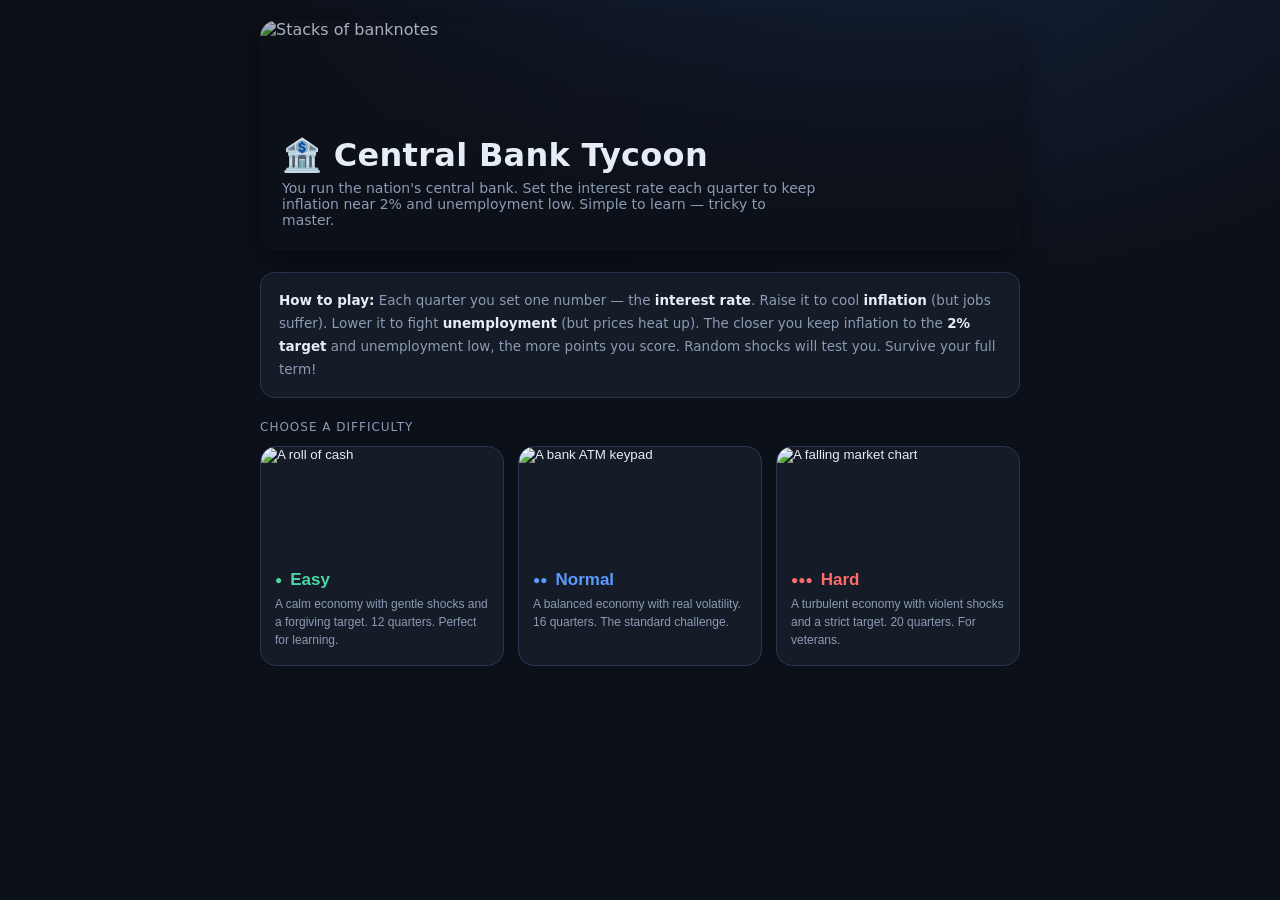
==== commit 2ed9fdc0: "Simplify game: difficulty levels + homescreen with images Rebuilt Central Bank Tycoon around a singl" ====
--- a/index.html
+++ b/index.html
@@ -20,919 +20,463 @@
     --shadow: 0 8px 30px rgba(0,0,0,.45);
   }
   * { box-sizing: border-box; }
-  html, body { margin: 0; height: 100%; }
+  html, body { margin: 0; min-height: 100%; }
   body {
     background: radial-gradient(1200px 700px at 70% -10%, #14213a 0%, var(--bg) 55%);
     color: var(--ink);
     font-family: "Segoe UI", system-ui, -apple-system, Roboto, Helvetica, Arial, sans-serif;
-    min-height: 100%;
     display: flex;
     justify-content: center;
     padding: 20px;
     overflow-x: hidden;
   }
-  .app { width: 100%; max-width: 1100px; }
-
+  .app { width: 100%; max-width: 760px; }
+  .screen { display: none; }
+  .screen.active { display: block; animation: fade .35s ease; }
+  @keyframes fade { from { opacity: 0; transform: translateY(8px); } to { opacity: 1; transform: none; } }
+
+  /* ---------- Home screen ---------- */
+  .hero {
+    position: relative; border-radius: 18px; overflow: hidden;
+    box-shadow: var(--shadow); margin-bottom: 22px;
+  }
+  .hero img { width: 100%; height: 230px; object-fit: cover; display: block; filter: saturate(1.1); }
+  .hero .veil {
+    position: absolute; inset: 0;
+    background: linear-gradient(180deg, rgba(12,16,24,.25) 0%, rgba(12,16,24,.92) 100%);
+    display: flex; flex-direction: column; justify-content: flex-end; padding: 22px;
+  }
+  .hero h1 { margin: 0; font-size: 32px; letter-spacing: .3px; }
+  .hero p { margin: 6px 0 0; color: var(--muted); font-size: 14px; max-width: 540px; }
+
+  .howto {
+    background: var(--panel); border: 1px solid var(--line); border-radius: 14px;
+    padding: 16px 18px; margin-bottom: 22px; font-size: 13.5px; line-height: 1.7; color: var(--muted);
+  }
+  .howto b { color: var(--ink); }
+
+  .pick-label { font-size: 12px; text-transform: uppercase; letter-spacing: 1px; color: var(--muted); margin: 0 0 12px; }
+  .diffs { display: grid; grid-template-columns: repeat(3, 1fr); gap: 14px; }
+  @media (max-width: 600px){ .diffs { grid-template-columns: 1fr; } }
+  .diff-card {
+    background: var(--panel); border: 1px solid var(--line); border-radius: 16px;
+    overflow: hidden; cursor: pointer; text-align: left; color: var(--ink); padding: 0;
+    transition: transform .15s, border-color .15s; display: flex; flex-direction: column;
+  }
+  .diff-card:hover { transform: translateY(-4px); border-color: var(--accent-2); }
+  .diff-card img { width: 100%; height: 110px; object-fit: cover; display: block; }
+  .diff-card .body { padding: 13px 14px 16px; }
+  .diff-card .name { font-size: 17px; font-weight: 800; display: flex; align-items: center; gap: 8px; }
+  .diff-card .name .pip { font-size: 12px; }
+  .diff-card .blurb { font-size: 12px; color: var(--muted); margin-top: 5px; line-height: 1.5; }
+  .easy .name { color: var(--good); }
+  .normal .name { color: var(--accent-2); }
+  .hard .name { color: var(--bad); }
+
+  /* ---------- Game screen ---------- */
   header.top {
     display: flex; align-items: center; justify-content: space-between;
-    gap: 16px; margin-bottom: 16px; flex-wrap: wrap;
+    gap: 12px; margin-bottom: 18px; flex-wrap: wrap;
   }
   .brand { display: flex; align-items: center; gap: 12px; }
   .logo {
-    width: 44px; height: 44px; border-radius: 12px;
+    width: 42px; height: 42px; border-radius: 12px;
     background: linear-gradient(135deg, var(--accent), var(--accent-2));
-    display: grid; place-items: center; font-size: 24px; box-shadow: var(--shadow);
-  }
-  .brand h1 { font-size: 20px; margin: 0; letter-spacing: .3px; }
-  .brand p { margin: 0; color: var(--muted); font-size: 12px; }
-
-  .hud { display:flex; gap:10px; align-items:stretch; flex-wrap:wrap; }
+    display: grid; place-items: center; font-size: 22px; box-shadow: var(--shadow);
+  }
+  .brand h2 { font-size: 18px; margin: 0; }
+  .brand small { color: var(--muted); font-size: 12px; }
+  .hud { display: flex; gap: 10px; }
   .hud .box {
     background: var(--panel); border: 1px solid var(--line);
-    border-radius: 12px; padding: 8px 14px; text-align: center; min-width: 92px;
+    border-radius: 12px; padding: 8px 16px; text-align: center; min-width: 84px;
   }
   .hud .box .big { font-size: 20px; font-weight: 800; }
-  .hud .box .lab { font-size: 10px; color: var(--muted); text-transform:uppercase; letter-spacing:.5px; }
+  .hud .box .lab { font-size: 10px; color: var(--muted); text-transform: uppercase; letter-spacing: .5px; }
   #scoreBox .big { color: var(--accent); }
-  #streakBox .big { color: var(--warn); }
-  .pulse { animation: pulse .5s ease; }
-  @keyframes pulse { 0%{transform:scale(1)} 40%{transform:scale(1.25)} 100%{transform:scale(1)} }
-
-  .grid { display: grid; grid-template-columns: 1.4fr 1fr; gap: 16px; }
-  @media (max-width: 880px){ .grid { grid-template-columns: 1fr; } }
-
-  .panel {
-    background: var(--panel); border: 1px solid var(--line);
-    border-radius: 16px; padding: 16px; box-shadow: var(--shadow); position:relative;
-  }
-  .panel h2 {
-    font-size: 13px; text-transform: uppercase; letter-spacing: 1px;
-    color: var(--muted); margin: 0 0 12px;
-  }
-
-  .stats { display: grid; grid-template-columns: repeat(3, 1fr); gap: 10px; }
-  @media (max-width: 520px){ .stats { grid-template-columns: repeat(2,1fr);} }
+
+  .stats { display: grid; grid-template-columns: 1fr 1fr; gap: 14px; margin-bottom: 16px; }
   .stat {
-    background: var(--panel-2); border: 1px solid var(--line);
-    border-radius: 12px; padding: 12px; position:relative; overflow:hidden;
-    transition: border-color .25s;
+    background: var(--panel); border: 1px solid var(--line); border-radius: 16px;
+    padding: 16px; position: relative; box-shadow: var(--shadow); transition: background .6s;
   }
   .stat.flash-good { animation: flashGood .8s ease; }
   .stat.flash-bad { animation: flashBad .8s ease; }
-  @keyframes flashGood { 0%{ background:rgba(77,214,163,.30);} 100%{ background:var(--panel-2);} }
-  @keyframes flashBad  { 0%{ background:rgba(255,107,107,.30);} 100%{ background:var(--panel-2);} }
-  .stat .label { font-size: 11px; color: var(--muted); display:flex; justify-content:space-between; }
-  .stat .value { font-size: 22px; font-weight: 700; margin-top: 4px; }
-  .stat .target { font-size: 10px; color: var(--muted); margin-top: 2px; }
-  .chip { font-size: 10px; padding: 1px 6px; border-radius: 999px; font-weight: 700; }
+  @keyframes flashGood { 0%{ background: rgba(77,214,163,.28);} 100%{ background: var(--panel);} }
+  @keyframes flashBad  { 0%{ background: rgba(255,107,107,.28);} 100%{ background: var(--panel);} }
+  .stat .label { font-size: 12px; color: var(--muted); display: flex; justify-content: space-between; }
+  .stat .value { font-size: 34px; font-weight: 800; margin-top: 6px; }
+  .stat .target { font-size: 11px; color: var(--muted); margin-top: 4px; }
+  .chip { font-size: 10px; padding: 2px 8px; border-radius: 999px; font-weight: 800; }
   .chip.good { background: rgba(77,214,163,.15); color: var(--good); }
   .chip.warn { background: rgba(255,207,92,.15); color: var(--warn); }
   .chip.bad  { background: rgba(255,107,107,.15); color: var(--bad); }
 
-  canvas#chart { width: 100%; display: block; border-radius: 10px; background: var(--panel-2); }
-  .legend { display:flex; gap:14px; flex-wrap:wrap; margin-top:8px; font-size:11px; color:var(--muted); }
-  .legend span { display:flex; align-items:center; gap:6px; }
-  .dot { width:10px; height:3px; border-radius:2px; display:inline-block; }
-
-  .control { margin-bottom: 16px; }
-  .control .row { display:flex; justify-content:space-between; align-items:baseline; }
-  .control .name { font-size: 13px; font-weight:600; }
-  .control .val { font-size: 16px; font-weight:700; color: var(--accent); }
-  .hint { font-size: 11px; color: var(--muted); margin-top: 4px; }
-  input[type=range]{ width:100%; accent-color: var(--accent-2); margin-top:8px; }
-
-  .toggle-row { display:flex; gap:8px; margin-top:8px; flex-wrap:wrap; }
-  .toggle-row button {
-    flex:1; min-width: 90px; padding:8px; border-radius:10px; cursor:pointer;
-    border:1px solid var(--line); background: var(--panel-2); color: var(--ink);
-    font-size:12px; transition:.15s;
-  }
-  .toggle-row button.active { border-color: var(--accent-2); background: rgba(91,155,255,.15); }
-  .toggle-row button:hover { border-color: var(--accent-2); }
-
-  .objective {
-    background: var(--panel-2); border:1px solid var(--line); border-radius:12px;
-    padding:12px; font-size:12px; line-height:1.5;
-  }
-  .objective b { color: var(--warn); }
-  .obj-progress { margin-top:8px; font-size:12px; }
-  .obj-progress .ok { color: var(--good); }
-  .obj-progress .no { color: var(--bad); }
-
-  .actions { display:flex; gap:10px; margin-top:8px; }
+  .panel { background: var(--panel); border: 1px solid var(--line); border-radius: 16px; padding: 18px; box-shadow: var(--shadow); }
+  .control .row { display: flex; justify-content: space-between; align-items: baseline; }
+  .control .name { font-size: 14px; font-weight: 600; }
+  .control .val { font-size: 22px; font-weight: 800; color: var(--accent); }
+  input[type=range]{ width: 100%; accent-color: var(--accent-2); margin: 12px 0 4px; height: 6px; }
+  .hint { font-size: 12px; color: var(--muted); line-height: 1.5; }
+
+  .feedback {
+    min-height: 20px; margin: 14px 0; font-size: 13px; text-align: center;
+    color: var(--muted); transition: opacity .2s;
+  }
+  .feedback .stars { color: var(--warn); letter-spacing: 3px; font-size: 16px; }
+  .feedback b.pts { color: var(--accent); }
+
+  .actions { display: flex; gap: 10px; margin-top: 6px; }
   .btn {
-    flex:1; padding:14px; border:none; border-radius:12px; cursor:pointer;
-    font-size:15px; font-weight:700; transition:.15s; color:#08111f;
+    flex: 1; padding: 15px; border: none; border-radius: 12px; cursor: pointer;
+    font-size: 15px; font-weight: 800; transition: .15s; color: #08111f;
     background: linear-gradient(135deg, var(--accent), var(--accent-2));
   }
-  .btn:hover { filter:brightness(1.08); transform: translateY(-1px); }
+  .btn:hover { filter: brightness(1.08); transform: translateY(-1px); }
   .btn:active { transform: translateY(1px); }
-  .btn.secondary { background: var(--panel-2); color: var(--ink); border:1px solid var(--line); flex:0 0 54px; }
-
-  .log { max-height: 200px; overflow:auto; display:flex; flex-direction:column; gap:8px; }
-  .log .entry {
-    background: var(--panel-2); border-left:3px solid var(--line);
-    padding:8px 10px; border-radius:8px; font-size:12px; line-height:1.45;
-  }
-  .log .entry.event { border-left-color: var(--warn); }
-  .log .entry.good { border-left-color: var(--good); }
-  .log .entry.bad { border-left-color: var(--bad); }
-  .log .entry .t { color: var(--muted); font-size:10px; }
-
-  /* Quarter result banner */
-  #resultBanner {
-    position:fixed; top:18px; left:50%; transform:translateX(-50%) translateY(-120px);
-    background: var(--panel); border:1px solid var(--line); border-radius:14px;
-    padding:14px 22px; box-shadow:var(--shadow); z-index:40; text-align:center;
-    opacity:0; transition: transform .35s cubic-bezier(.2,1.4,.4,1), opacity .35s; pointer-events:none;
-  }
-  #resultBanner.show { transform:translateX(-50%) translateY(0); opacity:1; }
-  #resultBanner .stars { font-size:26px; letter-spacing:4px; }
-  #resultBanner .rmsg { font-size:13px; color:var(--muted); margin-top:2px; }
-  #resultBanner .rpts { font-size:14px; font-weight:800; color:var(--accent); margin-top:2px; }
-
-  /* Floating points */
-  .floater {
-    position:fixed; z-index:60; font-weight:800; font-size:16px; pointer-events:none;
-    animation: floatUp 1.1s ease forwards;
-  }
-  @keyframes floatUp { 0%{opacity:0; transform:translateY(6px) scale(.8);} 15%{opacity:1;} 100%{opacity:0; transform:translateY(-42px) scale(1.1);} }
-
-  /* Achievement toast */
-  #toastWrap { position:fixed; right:18px; bottom:18px; z-index:60; display:flex; flex-direction:column; gap:8px; }
-  .toast {
-    background: linear-gradient(135deg,#2a2030,#1d2636); border:1px solid var(--warn);
-    border-radius:12px; padding:10px 14px; box-shadow:var(--shadow); max-width:280px;
-    animation: toastIn .4s ease, toastOut .4s ease 3.6s forwards;
-  }
-  .toast .th { font-size:11px; color:var(--warn); font-weight:800; text-transform:uppercase; letter-spacing:.5px; }
-  .toast .tt { font-size:13px; margin-top:2px; }
-  @keyframes toastIn { 0%{opacity:0; transform:translateX(40px);} 100%{opacity:1; transform:translateX(0);} }
-  @keyframes toastOut { 0%{opacity:1;} 100%{opacity:0; transform:translateX(40px);} }
-
-  /* Overlay / modal */
+  .btn.ghost { background: var(--panel-2); color: var(--ink); border: 1px solid var(--line); flex: 0 0 auto; padding: 15px 18px; }
+
+  footer { margin-top: 16px; text-align: center; color: var(--muted); font-size: 11px; }
+
+  /* ---------- Game over ---------- */
   .overlay {
-    position: fixed; inset:0; background: rgba(5,8,14,.82);
-    display:flex; align-items:center; justify-content:center; padding:20px; z-index:50;
+    position: fixed; inset: 0; background: rgba(5,8,14,.85);
+    display: flex; align-items: center; justify-content: center; padding: 20px; z-index: 50;
     backdrop-filter: blur(2px);
   }
-  .overlay.hidden { display:none; }
+  .overlay.hidden { display: none; }
   .modal {
-    background: var(--panel); border:1px solid var(--line); border-radius:18px;
-    padding:26px; max-width:560px; width:100%; box-shadow: var(--shadow);
-    animation: modalIn .3s ease;
-  }
-  @keyframes modalIn { 0%{opacity:0; transform:scale(.94) translateY(10px);} 100%{opacity:1; transform:scale(1);} }
-  .modal h2 { margin-top:0; }
-  .modal p { color: var(--muted); line-height:1.6; font-size:14px; }
-  .modal ul { color: var(--muted); font-size:13px; line-height:1.7; }
-  .diff { display:grid; grid-template-columns:repeat(3,1fr); gap:10px; margin:18px 0; }
-  .diff button {
-    padding:14px; border-radius:12px; border:1px solid var(--line); cursor:pointer;
-    background: var(--panel-2); color:var(--ink); text-align:left; transition:.15s;
-  }
-  .diff button:hover { border-color: var(--accent-2); transform:translateY(-2px); }
-  .diff button b { display:block; font-size:15px; margin-bottom:4px; }
-  .diff button small { color: var(--muted); font-size:11px; }
-
-  /* Crisis decision card */
-  #crisisModal .tag {
-    display:inline-block; background:rgba(255,107,107,.15); color:var(--bad);
-    font-size:11px; font-weight:800; padding:3px 10px; border-radius:999px; text-transform:uppercase; letter-spacing:.5px;
-  }
-  .choices { display:flex; flex-direction:column; gap:10px; margin-top:16px; }
-  .choice {
-    text-align:left; padding:13px 15px; border-radius:12px; border:1px solid var(--line);
-    background: var(--panel-2); color:var(--ink); cursor:pointer; transition:.15s;
-  }
-  .choice:hover { border-color: var(--accent-2); transform:translateX(3px); }
-  .choice b { font-size:14px; }
-  .choice small { display:block; color:var(--muted); font-size:11px; margin-top:3px; }
-
-  .score-big { font-size:46px; font-weight:800; color: var(--accent); margin:6px 0; }
-  .approval-bars { margin-top: 14px; }
-  .bar-wrap { margin-bottom:10px; }
-  .bar-wrap .lab { font-size:11px; color:var(--muted); display:flex; justify-content:space-between; margin-bottom:3px;}
-  .bar { height:10px; border-radius:6px; background: var(--panel-2); overflow:hidden; }
-  .bar > div { height:100%; border-radius:6px; transition:width .6s; }
-  footer { margin-top:14px; text-align:center; color:var(--muted); font-size:11px; }
+    background: var(--panel); border: 1px solid var(--line); border-radius: 18px;
+    padding: 28px; max-width: 460px; width: 100%; box-shadow: var(--shadow); text-align: center;
+    animation: fade .3s ease;
+  }
+  .modal h2 { margin: 0 0 4px; font-size: 24px; }
+  .modal .grade { font-size: 64px; font-weight: 800; margin: 6px 0; }
+  .modal .final { font-size: 30px; font-weight: 800; color: var(--accent); }
+  .modal p { color: var(--muted); line-height: 1.6; font-size: 14px; }
 </style>
 </head>
 <body>
 <div class="app">
 
-  <header class="top">
-    <div class="brand">
-      <div class="logo">🏦</div>
-      <div>
-        <h1>Central Bank Tycoon</h1>
-        <p>Set the policy rate. Tame inflation. Keep the nation working.</p>
-      </div>
-    </div>
-    <div class="hud">
-      <div class="box" id="scoreBox"><div class="big" id="scoreVal">0</div><div class="lab">Score</div></div>
-      <div class="box" id="streakBox"><div class="big" id="streakVal">0🔥</div><div class="lab">Streak</div></div>
-      <div class="box"><div class="big" id="quarterVal">Q1·Y1</div><div class="lab" id="termVal">0 / 40</div></div>
-    </div>
-  </header>
-
-  <div class="grid">
-    <div style="display:flex; flex-direction:column; gap:16px;">
-      <div class="panel">
-        <h2>Economic Dashboard</h2>
-        <div class="stats" id="stats"></div>
-      </div>
-
-      <div class="panel">
-        <h2>Economic History</h2>
-        <canvas id="chart" width="640" height="220"></canvas>
-        <div class="legend">
-          <span><i class="dot" style="background:#ff6b6b"></i> Inflation</span>
-          <span><i class="dot" style="background:#5b9bff"></i> Unemployment</span>
-          <span><i class="dot" style="background:#4dd6a3"></i> Policy Rate</span>
-          <span><i class="dot" style="background:#ffcf5c"></i> 2% Target</span>
+  <!-- ============ HOME ============ -->
+  <section class="screen active" id="home">
+    <div class="hero">
+      <img src="https://images.unsplash.com/photo-1526304640581-d334cdbbf45e?w=1200&q=80" alt="Stacks of banknotes" />
+      <div class="veil">
+        <h1>🏦 Central Bank Tycoon</h1>
+        <p>You run the nation's central bank. Set the interest rate each quarter to keep inflation near 2% and unemployment low. Simple to learn — tricky to master.</p>
+      </div>
+    </div>
+
+    <div class="howto">
+      <b>How to play:</b> Each quarter you set one number — the <b>interest rate</b>.
+      Raise it to cool <b>inflation</b> (but jobs suffer). Lower it to fight <b>unemployment</b> (but prices heat up).
+      The closer you keep inflation to the <b>2% target</b> and unemployment low, the more points you score.
+      Random shocks will test you. Survive your full term!
+    </div>
+
+    <p class="pick-label">Choose a difficulty</p>
+    <div class="diffs">
+      <button class="diff-card easy" data-diff="easy">
+        <img src="https://images.unsplash.com/photo-1565514020179-026b92b84bb6?w=600&q=70" alt="A roll of cash" />
+        <div class="body">
+          <div class="name"><span class="pip">●</span> Easy</div>
+          <div class="blurb">A calm economy with gentle shocks and a forgiving target. 12 quarters. Perfect for learning.</div>
         </div>
-      </div>
-
-      <div class="panel">
-        <h2>Policy Briefing</h2>
-        <div class="log" id="log"></div>
-      </div>
-    </div>
-
-    <div style="display:flex; flex-direction:column; gap:16px;">
-      <div class="panel">
-        <h2>Mission</h2>
-        <div class="objective" id="objective"></div>
-      </div>
-
-      <div class="panel">
-        <h2>Monetary Policy Tools</h2>
-
-        <div class="control">
-          <div class="row">
-            <span class="name">Policy Interest Rate</span>
-            <span class="val"><span id="rateVal">2.5</span>%</span>
-          </div>
-          <input type="range" id="rate" min="0" max="15" step="0.25" value="2.5" />
-          <div class="hint">Higher rates cool inflation but raise unemployment. Move gradually — markets dislike shocks.</div>
+      </button>
+      <button class="diff-card normal" data-diff="normal">
+        <img src="https://images.unsplash.com/photo-1601597111158-2fceff292cdc?w=600&q=70" alt="A bank ATM keypad" />
+        <div class="body">
+          <div class="name"><span class="pip">●●</span> Normal</div>
+          <div class="blurb">A balanced economy with real volatility. 16 quarters. The standard challenge.</div>
         </div>
-
-        <div class="control">
-          <div class="name">Balance Sheet Operations</div>
-          <div class="toggle-row" id="qeRow">
-            <button data-qe="-1">Tighten (QT)</button>
-            <button data-qe="0" class="active">Neutral</button>
-            <button data-qe="1">Stimulus (QE)</button>
-          </div>
-          <div class="hint">Asset purchases boost growth &amp; jobs but add inflationary pressure.</div>
+      </button>
+      <button class="diff-card hard" data-diff="hard">
+        <img src="https://images.unsplash.com/photo-1611974789855-9c2a0a7236a3?w=600&q=70" alt="A falling market chart" />
+        <div class="body">
+          <div class="name"><span class="pip">●●●</span> Hard</div>
+          <div class="blurb">A turbulent economy with violent shocks and a strict target. 20 quarters. For veterans.</div>
         </div>
-
-        <div class="control">
-          <div class="name">Forward Guidance</div>
-          <div class="toggle-row" id="guideRow">
-            <button data-g="hawk">Hawkish 🦅</button>
-            <button data-g="neutral" class="active">Neutral</button>
-            <button data-g="dove">Dovish 🕊️</button>
-          </div>
-          <div class="hint">Signaling steers expectations — cheap, but overuse drains credibility.</div>
+      </button>
+    </div>
+  </section>
+
+  <!-- ============ GAME ============ -->
+  <section class="screen" id="game">
+    <header class="top">
+      <div class="brand">
+        <div class="logo">🏦</div>
+        <div>
+          <h2>Central Bank Tycoon</h2>
+          <small id="diffLabel">—</small>
         </div>
-
-        <div class="actions">
-          <button class="btn" id="advanceBtn">Advance Quarter ▸</button>
-          <button class="btn secondary" id="restartBtn" title="New game">↻</button>
+      </div>
+      <div class="hud">
+        <div class="box" id="scoreBox"><div class="big" id="scoreVal">0</div><div class="lab">Score</div></div>
+        <div class="box"><div class="big" id="roundVal">Q1</div><div class="lab" id="termVal">0 / 12</div></div>
+      </div>
+    </header>
+
+    <div class="stats">
+      <div class="stat" id="stat-infl">
+        <div class="label"><span>Inflation</span><span class="chip" id="chip-infl"></span></div>
+        <div class="value" id="val-infl">—</div>
+        <div class="target">Target: 2.0%</div>
+      </div>
+      <div class="stat" id="stat-unemp">
+        <div class="label"><span>Unemployment</span><span class="chip" id="chip-unemp"></span></div>
+        <div class="value" id="val-unemp">—</div>
+        <div class="target">Healthy: under ~5%</div>
+      </div>
+    </div>
+
+    <div class="panel">
+      <div class="control">
+        <div class="row">
+          <span class="name">Policy Interest Rate</span>
+          <span class="val"><span id="rateVal">3.0</span>%</span>
         </div>
-      </div>
-    </div>
-  </div>
-
-  <footer>A monetary policy game · vanilla HTML/CSS/JS · press <b>Enter</b> to advance</footer>
+        <input type="range" id="rate" min="0" max="12" step="0.25" value="3" />
+        <div class="hint">Neutral is around <b>3%</b>. Above neutral cools the economy (inflation ↓, unemployment ↑). Below neutral heats it up (inflation ↑, unemployment ↓).</div>
+      </div>
+
+      <div class="feedback" id="feedback">Set your rate, then advance the quarter.</div>
+
+      <div class="actions">
+        <button class="btn" id="advanceBtn">Advance Quarter ▸</button>
+        <button class="btn ghost" id="homeBtn" title="Quit to menu">⌂</button>
+      </div>
+    </div>
+
+    <footer>Set the rate · press <b>Enter</b> to advance · keep inflation near 2%</footer>
+  </section>
 </div>
 
-<div id="resultBanner"><div class="stars" id="rbStars">★★★</div><div class="rpts" id="rbPts"></div><div class="rmsg" id="rbMsg"></div></div>
-<div id="toastWrap"></div>
-
-<!-- INTRO -->
-<div class="overlay" id="introOverlay">
+<!-- ============ GAME OVER ============ -->
+<div class="overlay hidden" id="overOverlay">
   <div class="modal">
-    <h2>🏦 Welcome, Governor.</h2>
-    <p>You run the central bank. Each quarter you set policy, then face whatever the economy throws at you. Your <b style="color:var(--ink)">score</b> climbs when you keep <b style="color:var(--ink)">inflation near 2%</b> and <b style="color:var(--ink)">unemployment low</b> — and a hot <b style="color:var(--ink)">streak</b> multiplies your points.</p>
-    <ul>
-      <li><b style="color:var(--ink)">Interest rate</b> — raise to fight inflation, cut to fight unemployment.</li>
-      <li><b style="color:var(--ink)">Crisis cards</b> — shocks force a live decision with real trade-offs.</li>
-      <li><b style="color:var(--ink)">Missions</b> from the government — meet them or risk being fired.</li>
-      <li>Survive <b style="color:var(--ink)">40 quarters</b> and earn your legacy.</li>
-    </ul>
-    <p>Choose your economy:</p>
-    <div class="diff">
-      <button data-diff="easy"><b>Stable</b><small>Calm economy, mild shocks. Learn the ropes.</small></button>
-      <button data-diff="normal"><b>Realistic</b><small>Balanced volatility. The standard challenge.</small></button>
-      <button data-diff="hard"><b>Turbulent</b><small>Frequent, severe shocks. For veterans.</small></button>
+    <h2 id="overTitle">Term complete</h2>
+    <div class="grade" id="overGrade">A</div>
+    <div class="final" id="overScore">0 pts</div>
+    <p id="overVerdict"></p>
+    <div class="actions" style="margin-top:18px;">
+      <button class="btn" id="playAgainBtn">Play Again</button>
     </div>
   </div>
 </div>
 
-<!-- CRISIS DECISION -->
-<div class="overlay hidden" id="crisisOverlay">
-  <div class="modal" id="crisisModal">
-    <span class="tag" id="crisisTag">⚠ Crisis</span>
-    <h2 id="crisisTitle" style="margin-top:10px;"></h2>
-    <p id="crisisText"></p>
-    <div class="choices" id="crisisChoices"></div>
-  </div>
-</div>
-
-<!-- GAME OVER -->
-<div class="overlay hidden" id="endOverlay">
-  <div class="modal">
-    <h2 id="endTitle">Your term has ended</h2>
-    <div class="score-big" id="endScore">—</div>
-    <p id="endVerdict"></p>
-    <div class="approval-bars" id="endBars"></div>
-    <div class="actions" style="margin-top:18px;">
-      <button class="btn" id="playAgainBtn">Play Again</button>
-    </div>
-  </div>
-</div>
-
 <script>
 "use strict";
 
 /* ============================================================
-   Central Bank Tycoon
+   Central Bank Tycoon — simplified
+   One control (the interest rate), two stats (inflation,
+   unemployment). Keep inflation near 2% and unemployment low.
    ============================================================ */
-const TARGET_INFLATION = 2.0;
-const NATURAL_UNEMPLOYMENT = 4.5;
-const NEUTRAL_RATE = 2.5;
-const TERM_LENGTH = 40;
-
-const DIFFICULTY = {
-  easy:   { shockChance: 0.22, shockScale: 0.6, label: "Stable" },
-  normal: { shockChance: 0.35, shockScale: 1.0, label: "Realistic" },
-  hard:   { shockChance: 0.50, shockScale: 1.6, label: "Turbulent" },
+
+const TARGET = 2.0;        // inflation target
+const NATURAL_U = 4.5;     // natural unemployment rate
+const NEUTRAL_RATE = 3.0;  // rate that leaves the economy stable
+
+const DIFF = {
+  easy:   { label: "Easy",   rounds: 12, shock: 0.4, evScale: 0.6, tol: 1.4, startInfl: 3.0, startUnemp: 5.0 },
+  normal: { label: "Normal", rounds: 16, shock: 0.9, evScale: 1.0, tol: 1.0, startInfl: 4.0, startUnemp: 5.5 },
+  hard:   { label: "Hard",   rounds: 20, shock: 1.6, evScale: 1.6, tol: 0.7, startInfl: 6.0, startUnemp: 6.5 },
 };
 
+/* Flavour shocks — a one-time nudge plus a headline. No decisions. */
+const EVENTS = [
+  { msg: "🛢️ Oil prices spike — costs surge.",        infl: +1.6, unemp:  0   },
+  { msg: "💻 A tech boom lifts output and hiring.",     infl: -0.4, unemp: -1.1 },
+  { msg: "🌍 A global recession hits exports.",         infl: -0.6, unemp: +1.5 },
+  { msg: "🛒 Consumer spending surges.",                infl: +1.1, unemp: -0.6 },
+  { msg: "🚢 Supply chains snarl up.",                  infl: +1.2, unemp: +0.3 },
+  { msg: "🏭 A productivity leap cools prices.",        infl: -0.9, unemp: -0.4 },
+];
+
 let G = null;
 
-function newGame(diff) {
-  return {
-    diff, cfg: DIFFICULTY[diff],
-    quarter: 0,
-    inflation: 2.2, unemployment: 5.0, gdp: 2.2,
-    rate: 2.5, expectations: 2.0,
-    credibility: 70, govApproval: 60, publicApproval: 60,
-    creditUsed: 0, qe: 0, guidance: "neutral",
-    mandate: null, history: [],
-    score: 0, streak: 0, bestStreak: 0,
-    pendingShock: null,
-    achieved: {},
+function startGame(diff) {
+  const cfg = DIFF[diff];
+  G = {
+    diff, cfg,
+    round: 0,
+    inflation: cfg.startInfl,
+    unemployment: cfg.startUnemp,
+    rate: NEUTRAL_RATE,
+    score: 0,
     alive: true,
   };
-}
-
-/* ---- Missions ---- */
-const MANDATES = [
-  { id:"jobs", title:"Fight Unemployment",
-    text:"Election season — the government wants <b>jobs above all</b>. Keep unemployment <b>below 5%</b>.",
-    check: g => g.unemployment <= 5.0,
-    judge: g => g.unemployment <= 5.0 ? +6 : (g.unemployment >= 7 ? -7 : -2),
-    label: g => "Unemployment "+g.unemployment.toFixed(1)+"% (need ≤ 5.0%)" },
-  { id:"prices", title:"Crush Inflation",
-    text:"Cost-of-living anger is boiling. Get inflation <b>under 3%</b>, whatever it costs.",
-    check: g => g.inflation <= 3.0,
-    judge: g => g.inflation <= 3.0 ? +6 : (g.inflation >= 5 ? -7 : -2),
-    label: g => "Inflation "+g.inflation.toFixed(1)+"% (need ≤ 3.0%)" },
-  { id:"growth", title:"Boost Growth",
-    text:"A growth agenda is in vogue. Deliver GDP growth <b>above 2.5%</b>.",
-    check: g => g.gdp >= 2.5,
-    judge: g => g.gdp >= 2.5 ? +6 : (g.gdp <= 0 ? -8 : -2),
-    label: g => "GDP growth "+g.gdp.toFixed(1)+"% (need ≥ 2.5%)" },
-  { id:"indep", title:"Defend Independence",
-    text:"Populists question the bank itself. Keep <b>credibility above 60</b>.",
-    check: g => g.credibility >= 60,
-    judge: g => g.credibility >= 60 ? +5 : -6,
-    label: g => "Credibility "+Math.round(g.credibility)+" (need ≥ 60)" },
-];
-
-/* ---- Crisis decision events ---- */
-/* Each: base effect applied, then the chosen option modifies things. */
-const CRISES = [
-  {
-    title:"Oil Price Shock", tag:"⚠ Supply Shock",
-    text:"Crude prices spike 40% overnight. Energy costs are about to surge through the whole economy. How do you respond?",
-    base:(g,s)=>{ g.inflation += 1.4*s; g.gdp -= 0.4*s; },
-    options:[
-      { b:"Hike rates pre-emptively", s:"Crush inflation early — but jobs will hurt.",
-        apply:(g,s)=>{ g.rate=clamp(g.rate+1.0,0,15); g.inflation-=0.6*s; g.unemployment+=0.5*s; }, cred:+3 },
-      { b:"Hold steady, look through it", s:"Bet it's temporary. Cheap if right, costly if wrong.",
-        apply:(g,s)=>{ g.expectations+=0.5*s; }, cred:-2 },
-      { b:"Hawkish jawboning only", s:"Talk tough to anchor expectations without moving rates.",
-        apply:(g,s)=>{ g.expectations-=0.3*s; g.credibility-=2; }, cred:0 },
-    ]
-  },
-  {
-    title:"Banking Sector Stress", tag:"⚠ Financial Crisis",
-    text:"A major lender is teetering and interbank markets are freezing. Panic is spreading.",
-    base:(g,s)=>{ g.gdp -= 1.0*s; g.unemployment += 0.6*s; },
-    options:[
-      { b:"Slash rates & inject liquidity", s:"Save the system — risks reigniting inflation.",
-        apply:(g,s)=>{ g.rate=clamp(g.rate-1.0,0,15); g.gdp+=0.8*s; g.inflation+=0.5*s; }, cred:+2 },
-      { b:"Targeted bailout, rates unchanged", s:"Surgical fix, preserves your inflation stance.",
-        apply:(g,s)=>{ g.gdp+=0.4*s; g.govApproval-=4; }, cred:+1 },
-      { b:"Let them fail (moral hazard)", s:"Punish recklessness — but contagion may spread.",
-        apply:(g,s)=>{ g.gdp-=1.2*s; g.unemployment+=0.9*s; }, cred:+4 },
-    ]
-  },
-  {
-    title:"Wage-Price Spiral", tag:"⚠ Expectations Risk",
-    text:"Unions win double-digit pay deals and firms are raising prices to match. Inflation expectations are un-anchoring.",
-    base:(g,s)=>{ g.expectations += 0.7*s; g.inflation += 0.4*s; },
-    options:[
-      { b:"Shock hike — restore credibility", s:"Volcker-style. Brutal on jobs, decisive on prices.",
-        apply:(g,s)=>{ g.rate=clamp(g.rate+1.5,0,15); g.unemployment+=0.8*s; g.expectations-=0.9*s; }, cred:+5 },
-      { b:"Gradual tightening", s:"Ease pressure off slowly. Less pain, slower results.",
-        apply:(g,s)=>{ g.rate=clamp(g.rate+0.5,0,15); g.expectations-=0.3*s; }, cred:+1 },
-      { b:"Accommodate the wage gains", s:"Protect jobs and hope it fades. Dangerous.",
-        apply:(g,s)=>{ g.expectations+=0.6*s; g.publicApproval+=4; }, cred:-4 },
-    ]
-  },
-  {
-    title:"Global Recession", tag:"⚠ Demand Shock",
-    text:"Your largest trading partners have tipped into recession. Export orders are collapsing.",
-    base:(g,s)=>{ g.gdp -= 1.4*s; g.unemployment += 0.9*s; g.inflation -= 0.4*s; },
-    options:[
-      { b:"Aggressive rate cuts", s:"Stimulate hard to protect jobs.",
-        apply:(g,s)=>{ g.rate=clamp(g.rate-1.25,0,15); g.gdp+=0.9*s; g.unemployment-=0.5*s; }, cred:0 },
-      { b:"Modest cut + dovish guidance", s:"Balanced support without overcommitting.",
-        apply:(g,s)=>{ g.rate=clamp(g.rate-0.5,0,15); g.gdp+=0.4*s; }, cred:+2 },
-      { b:"Hold — protect the currency", s:"Defend stability and credibility over growth.",
-        apply:(g,s)=>{ g.unemployment+=0.4*s; }, cred:+3 },
-    ]
-  },
-  {
-    title:"Productivity Boom", tag:"✦ Opportunity",
-    text:"A technology breakthrough is lifting output. The economy can grow faster without overheating — if you let it.",
-    base:(g,s)=>{ g.gdp += 0.9*s; g.unemployment -= 0.3*s; },
-    options:[
-      { b:"Cut rates, ride the boom", s:"Maximize growth and jobs — watch for froth.",
-        apply:(g,s)=>{ g.rate=clamp(g.rate-0.5,0,15); g.gdp+=0.7*s; g.inflation+=0.3*s; }, cred:0 },
-      { b:"Hold and bank the disinflation", s:"Let productivity quietly lower inflation.",
-        apply:(g,s)=>{ g.inflation-=0.5*s; g.credibility+=2; }, cred:+3 },
-      { b:"Tighten to pre-empt a bubble", s:"Cautious — may choke off the gains.",
-        apply:(g,s)=>{ g.rate=clamp(g.rate+0.5,0,15); g.gdp-=0.4*s; }, cred:+1 },
-    ]
-  },
-  {
-    title:"Government Spending Spree", tag:"⚠ Fiscal Pressure",
-    text:"The treasury launches a huge stimulus package right before an election, pouring fuel on demand. They want you to keep rates low.",
-    base:(g,s)=>{ g.gdp += 0.9*s; g.unemployment -= 0.5*s; g.inflation += 0.7*s; },
-    options:[
-      { b:"Hike anyway — defend the mandate", s:"Stand up to politicians. They won't be happy.",
-        apply:(g,s)=>{ g.rate=clamp(g.rate+1.0,0,15); g.inflation-=0.5*s; g.govApproval-=8; }, cred:+5 },
-      { b:"Hold to keep the peace", s:"Play nice with government, risk overheating.",
-        apply:(g,s)=>{ g.inflation+=0.4*s; g.govApproval+=6; }, cred:-3 },
-      { b:"Quiet tightening via QT", s:"Drain liquidity without a headline rate move.",
-        apply:(g,s)=>{ g.qe=-1; g.inflation-=0.3*s; }, cred:+2 },
-    ]
-  },
-];
-
-/* ============================================================
-   Apply player's standing policy + base economic step
-   (run AFTER any crisis choice is resolved)
-   ============================================================ */
-function simulateStep(){
+  document.getElementById("diffLabel").textContent = cfg.label + " · " + cfg.rounds + " quarters";
+  document.getElementById("termVal").textContent = "0 / " + cfg.rounds;
+  document.getElementById("rate").value = NEUTRAL_RATE;
+  document.getElementById("rateVal").textContent = NEUTRAL_RATE.toFixed(2);
+  document.getElementById("feedback").innerHTML = "Set your rate, then advance the quarter.";
+  showScreen("game");
+  render();
+}
+
+/* ---- one quarter ---- */
+function advance() {
+  if (!G || !G.alive) return;
+  const g = G, cfg = g.cfg;
+  g.rate = parseFloat(document.getElementById("rate").value);
+  const gap = g.rate - NEUTRAL_RATE;
+
+  // base response to the rate
+  g.inflation     += -gap * 0.30 + rand(cfg.shock);
+  g.unemployment  +=  gap * 0.20 + rand(cfg.shock * 0.6);
+  // unemployment drifts back toward its natural level
+  g.unemployment  += (NATURAL_U - g.unemployment) * 0.10;
+
+  // occasional headline shock
+  let headline = "";
+  if (Math.random() < 0.3) {
+    const ev = EVENTS[Math.floor(Math.random() * EVENTS.length)];
+    g.inflation    += ev.infl * cfg.evScale;
+    g.unemployment += ev.unemp * cfg.evScale;
+    headline = ev.msg;
+  }
+
+  g.inflation    = clamp(g.inflation, -3, 25);
+  g.unemployment = clamp(g.unemployment, 1.5, 25);
+  g.round++;
+
+  // score this quarter
+  const inflScore  = clamp(100 - Math.abs(g.inflation - TARGET) / cfg.tol * 38, 0, 100);
+  const excessU    = Math.max(0, g.unemployment - NATURAL_U);
+  const unempScore = clamp(100 - excessU * 18, 0, 100);
+  const avg        = (inflScore + unempScore) / 2;
+  const pts        = Math.round(avg);
+  g.score += pts;
+
+  const stars = avg >= 85 ? 3 : avg >= 60 ? 2 : avg >= 35 ? 1 : 0;
+  render(true);
+  showFeedback(stars, pts, headline);
+
+  // end conditions
+  if (g.inflation >= 20)        return endGame("hyperinflation");
+  if (g.unemployment >= 18)     return endGame("depression");
+  if (g.round >= cfg.rounds)    return endGame("complete");
+}
+
+/* ---- rendering ---- */
+function render(flash) {
   const g = G;
-  const rateGap = g.rate - NEUTRAL_RATE;
-
-  let gdpPull = -rateGap * 0.35 + g.qe * 0.5;
-  g.gdp += (2.2 - g.gdp) * 0.25 + gdpPull;
-
-  const okun = (2.2 - g.gdp) * 0.30;
-  g.unemployment += okun + rateGap * 0.12 - g.qe * 0.18;
-  g.unemployment += (NATURAL_UNEMPLOYMENT - g.unemployment) * 0.12;
-
-  const phillips = (NATURAL_UNEMPLOYMENT - g.unemployment) * 0.45;
-  let guidancePull = g.guidance === "hawk" ? -0.35 : g.guidance === "dove" ? 0.30 : 0;
-  g.inflation = g.expectations + phillips - rateGap * 0.25 + g.qe * 0.30 + guidancePull;
-
-  const anchor = g.credibility / 100;
-  g.expectations += (g.inflation - g.expectations) * (0.30 * (1 - anchor))
-                  + (TARGET_INFLATION - g.expectations) * (0.20 * anchor);
-
-  if (g.guidance !== "neutral") {
-    g.creditUsed += 1;
-    if (g.creditUsed > 3) g.credibility -= 2;
-  } else {
-    g.creditUsed = Math.max(0, g.creditUsed - 1);
-  }
-
-  const missInfl = Math.abs(g.inflation - TARGET_INFLATION);
-  if (missInfl < 1.0) g.credibility += 1.5;
-  else if (missInfl > 3.0) g.credibility -= 2.5;
-  else g.credibility -= 0.4;
-
-  g.gdp = clamp(g.gdp, -8, 8);
-  g.unemployment = clamp(g.unemployment, 1.5, 22);
-  g.inflation = clamp(g.inflation, -4, 25);
-  g.expectations = clamp(g.expectations, -2, 15);
-  g.credibility = clamp(g.credibility, 0, 100);
-
-  const md = g.mandate.judge(g);
-  g.govApproval = clamp(g.govApproval + md, 0, 100);
-
-  const misery = g.inflation + g.unemployment;
-  g.publicApproval = clamp(g.publicApproval + (10 - misery) * 0.9, 0, 100);
-}
-
-/* ============================================================
-   Scoring & feedback for the quarter
-   ============================================================ */
-function scoreQuarter(){
-  const g = G;
-  const missInfl = Math.abs(g.inflation - TARGET_INFLATION);
-  const excessU = Math.max(0, g.unemployment - NATURAL_UNEMPLOYMENT);
-
-  // star rating
-  let stars;
-  if (missInfl < 0.8 && excessU < 1.2 && g.gdp > 0.5) stars = 3;
-  else if (missInfl < 1.8 && excessU < 3.0 && g.gdp > -0.5) stars = 2;
-  else if (missInfl < 3.0 && excessU < 5.0) stars = 1;
-  else stars = 0;
-
-  // streak: on-target inflation builds it
-  const onTarget = missInfl < 1.0 && excessU < 2.0;
-  if (onTarget) { g.streak++; g.bestStreak = Math.max(g.bestStreak, g.streak); }
-  else g.streak = 0;
-
-  const mult = 1 + Math.min(g.streak, 10) * 0.15; // up to ~2.5x
-  let base = stars * 100;
-  // bonus for mission met
-  const missionMet = g.mandate.check(g);
-  if (missionMet) base += 60;
-  let pts = Math.round(base * (onTarget ? mult : 1));
-
-  g.score += pts;
-
-  const msgs = [
-    "Markets in turmoil — get a grip, Governor.",
-    "A rough quarter. The press is circling.",
-    "Steady hand. The economy holds.",
-    "Textbook policy. Inflation anchored, jobs safe!",
-  ];
-  return { stars, pts, msg: msgs[stars], onTarget, mult, missionMet };
-}
-
-/* ============================================================
-   Quarter flow
-   ============================================================ */
-function beginAdvance(){
-  if (!G || !G.alive) return;
-  G.rate = parseFloat(document.getElementById("rate").value);
-
-  // Roll for a crisis card
-  if (Math.random() < G.cfg.shockChance) {
-    const crisis = CRISES[Math.floor(Math.random()*CRISES.length)];
-    G.pendingShock = crisis;
-    showCrisis(crisis);
-  } else {
-    resolveQuarter(null);
-  }
-}
-
-function showCrisis(crisis){
-  document.getElementById("crisisTag").textContent = crisis.tag;
-  document.getElementById("crisisTitle").textContent = crisis.title;
-  document.getElementById("crisisText").textContent = crisis.text;
-  const box = document.getElementById("crisisChoices");
-  box.innerHTML = "";
-  crisis.options.forEach((opt, i)=>{
-    const btn = document.createElement("button");
-    btn.className = "choice";
-    btn.innerHTML = "<b>"+opt.b+"</b><small>"+opt.s+"</small>";
-    btn.addEventListener("click", ()=>{
-      document.getElementById("crisisOverlay").classList.add("hidden");
-      resolveQuarter(opt);
-    });
-    box.appendChild(btn);
-  });
-  document.getElementById("crisisOverlay").classList.remove("hidden");
-}
-
-function resolveQuarter(choice){
-  const g = G;
-  const s = g.cfg.shockScale;
-
-  if (g.pendingShock){
-    g.pendingShock.base(g, s);
-    if (choice){
-      choice.apply(g, s);
-      g.credibility = clamp(g.credibility + (choice.cred||0), 0, 100);
-      log("<b>"+g.pendingShock.title+"</b> — you chose: "+choice.b, "event");
-    }
-    // sync rate slider in case a choice moved it
-    document.getElementById("rate").value = g.rate;
-    document.getElementById("rateVal").textContent = g.rate.toFixed(2);
-    g.pendingShock = null;
-  }
-
-  const before = { infl:g.inflation, unemp:g.unemployment };
-  simulateStep();
-
-  g.history.push({ inflation:g.inflation, unemployment:g.unemployment, rate:g.rate });
-  g.quarter++;
-
-  const res = scoreQuarter();
-  checkAchievements(res);
-
-  // mission rotation
-  if (g.quarter % 8 === 0 && g.quarter < TERM_LENGTH) assignMandate(true);
-
-  render(before);
-  showResult(res);
-
-  // end conditions
-  if (g.quarter >= TERM_LENGTH) return endGame();
-  if (g.govApproval <= 0) return endGame("fired");
-  if (g.inflation >= 22) return endGame("hyperinflation");
-}
-
-/* ============================================================
-   Achievements
-   ============================================================ */
-const ACHIEVEMENTS = [
-  { id:"firstStar3", test:(g,r)=> r.stars===3, th:"Soft Landing", tt:"Earned a perfect 3-star quarter." },
-  { id:"streak5", test:(g,r)=> g.streak===5, th:"On a Roll", tt:"5 quarters on target in a row! 🔥" },
-  { id:"streak10", test:(g,r)=> g.streak>=10, th:"Maestro", tt:"10-quarter streak — Greenspan would nod." },
-  { id:"score2k", test:(g,r)=> g.score>=2000, th:"Heavyweight", tt:"Crossed 2,000 points." },
-  { id:"score5k", test:(g,r)=> g.score>=5000, th:"Legend", tt:"Crossed 5,000 points!" },
-  { id:"ironCred", test:(g,r)=> g.credibility>=90, th:"Rock Solid", tt:"Credibility hit 90 — expectations fully anchored." },
-  { id:"crisisCool", test:(g,r)=> r.stars===3 && g.history.length>1, th:"Crisis Cool", tt:"Aced a quarter right after a tough call." },
-];
-function checkAchievements(res){
-  ACHIEVEMENTS.forEach(a=>{
-    if (!G.achieved[a.id] && a.test(G, res)){
-      G.achieved[a.id] = true;
-      toast(a.th, a.tt);
-    }
-  });
-}
-
-/* ============================================================
-   Helpers
-   ============================================================ */
-function clamp(v, lo, hi){ return Math.max(lo, Math.min(hi, v)); }
-
-function assignMandate(announce){
-  let m;
-  do { m = MANDATES[Math.floor(Math.random()*MANDATES.length)]; }
-  while (G.mandate && m.id === G.mandate.id);
-  G.mandate = m;
-  if (announce) log("New government mission: <b>"+m.title+"</b>.", "event");
-}
-
-/* ============================================================
-   Rendering & juice
-   ============================================================ */
-function render(before){
-  const g = G;
-  document.getElementById("quarterVal").textContent =
-    "Q" + ((g.quarter % 4) + 1 === 0 ? 4 : ((g.quarter % 4) + 1)) + "·Y" + (Math.floor(g.quarter/4) + 1);
-  document.getElementById("termVal").textContent = g.quarter + " / " + TERM_LENGTH;
-
-  animateScore();
-  const sv = document.getElementById("streakVal");
-  sv.textContent = g.streak + "🔥";
-  bump("streakBox");
-
-  const cards = [
-    mkStat("inflation","Inflation", g.inflation, "%", "Target 2.0%", inflStatus(g.inflation)),
-    mkStat("unemp","Unemployment", g.unemployment, "%", "Natural ~4.5%", unempStatus(g.unemployment)),
-    mkStat("gdp","GDP Growth", g.gdp, "%", "Potential ~2.2%", gdpStatus(g.gdp)),
-    mkStat("rate","Policy Rate", g.rate, "%", "Neutral 2.5%", null),
-    mkStat("cred","Credibility", g.credibility, "", "Anchors expectations", scoreStatus(g.credibility,60,40)),
-    mkStat("gov","Gov. Approval", g.govApproval, "", "Below 0 = fired", scoreStatus(g.govApproval,55,30)),
-  ];
-  document.getElementById("stats").innerHTML = cards.join("");
-
-  // flash inflation/unemployment based on movement toward/away from good
-  if (before){
-    flashStat("inflation", Math.abs(g.inflation-2) < Math.abs(before.infl-2));
-    flashStat("unemp", g.unemployment < before.unemp);
-  }
-
-  // Mission panel
-  const met = g.mandate.check(g);
-  document.getElementById("objective").innerHTML =
-    "<b>"+g.mandate.title+"</b><br>"+g.mandate.text +
-    '<div class="obj-progress '+(met?'ok':'no')+'">'+(met?'✓ ':'✗ ')+g.mandate.label(g)+'</div>';
-
-  drawChart();
-}
-
-let _shownScore = 0;
-function animateScore(){
-  const el = document.getElementById("scoreVal");
-  const target = G.score;
-  const start = _shownScore;
-  const t0 = performance.now();
-  function step(now){
-    const k = Math.min(1, (now - t0)/500);
-    const v = Math.round(start + (target-start)*k);
-    el.textContent = v.toLocaleString();
-    if (k < 1) requestAnimationFrame(step); else _shownScore = target;
-  }
-  requestAnimationFrame(step);
-  bump("scoreBox");
-}
-function bump(id){ const e=document.getElementById(id); e.classList.remove("pulse"); void e.offsetWidth; e.classList.add("pulse"); }
-
-function flashStat(key, good){
-  const el = document.getElementById("stat-"+key);
-  if (!el) return;
-  el.classList.add(good?"flash-good":"flash-bad");
-  setTimeout(()=>el.classList.remove("flash-good","flash-bad"), 800);
-}
-
-function mkStat(key,label, value, unit, target, status){
-  let chip = status ? '<span class="chip '+status.cls+'">'+status.label+'</span>' : "";
-  const dec = (label==="Credibility"||label==="Gov. Approval") ? 0 : 1;
-  return '<div class="stat" id="stat-'+key+'">'
-    + '<div class="label"><span>'+label+'</span>'+chip+'</div>'
-    + '<div class="value">'+value.toFixed(dec)+unit+'</div>'
-    + '<div class="target">'+target+'</div></div>';
-}
-function inflStatus(v){ const d=Math.abs(v-2);
-  if (d<=0.8) return {cls:"good",label:"on target"};
-  if (d<=2.0) return {cls:"warn",label:v>2?"high":"low"};
-  return {cls:"bad",label:v>2?"too hot":"deflation"}; }
-function unempStatus(v){
-  if (v<=5.5) return {cls:"good",label:"healthy"};
-  if (v<=7.5) return {cls:"warn",label:"elevated"};
-  return {cls:"bad",label:"recession"}; }
-function gdpStatus(v){
-  if (v>=1.5) return {cls:"good",label:"growing"};
-  if (v>=0) return {cls:"warn",label:"sluggish"};
-  return {cls:"bad",label:"contracting"}; }
-function scoreStatus(v,good,bad){
-  if (v>=good) return {cls:"good",label:"strong"};
-  if (v>=bad) return {cls:"warn",label:"shaky"};
-  return {cls:"bad",label:"critical"}; }
-
-/* Result banner + floating points */
-function showResult(res){
-  const banner = document.getElementById("resultBanner");
-  document.getElementById("rbStars").innerHTML =
-    "★".repeat(res.stars) + '<span style="color:#3a4660">'+"★".repeat(3-res.stars)+'</span>';
-  let ptsTxt = "+"+res.pts+" pts";
-  if (res.onTarget && res.mult>1.01) ptsTxt += "  ×"+res.mult.toFixed(2)+" 🔥";
-  if (res.missionMet) ptsTxt += "  · mission ✓";
-  document.getElementById("rbPts").textContent = ptsTxt;
-  document.getElementById("rbMsg").textContent = res.msg;
-  banner.classList.add("show");
-  setTimeout(()=>banner.classList.remove("show"), 2200);
-
-  floatPoints(res.pts, res.stars>=2);
-}
-function floatPoints(pts, good){
-  const box = document.getElementById("scoreBox").getBoundingClientRect();
-  const f = document.createElement("div");
-  f.className = "floater";
-  f.textContent = "+"+pts;
-  f.style.color = good ? "var(--accent)" : "var(--warn)";
-  f.style.left = (box.left + box.width/2 - 10) + "px";
-  f.style.top = (box.bottom - 6) + "px";
-  document.body.appendChild(f);
-  setTimeout(()=>f.remove(), 1200);
-}
-
-function toast(th, tt){
-  const wrap = document.getElementById("toastWrap");
-  const el = document.createElement("div");
-  el.className = "toast";
-  el.innerHTML = '<div class="th">🏆 '+th+'</div><div class="tt">'+tt+'</div>';
-  wrap.appendChild(el);
-  setTimeout(()=>el.remove(), 4200);
-}
-
-function log(msg, cls){
-  const box = document.getElementById("log");
-  const e = document.createElement("div");
-  e.className = "entry " + (cls||"");
-  const q = "Q" + ((G.quarter % 4)+1) + " Y" + (Math.floor(G.quarter/4)+1);
-  e.innerHTML = '<span class="t">'+q+'</span><br>'+msg;
-  box.prepend(e);
-}
-
-/* Canvas chart */
-function drawChart(){
-  const cv = document.getElementById("chart");
-  const ctx = cv.getContext("2d");
-  const W = cv.width, H = cv.height;
-  const padL=34,padR=10,padT=14,padB=22;
-  ctx.clearRect(0,0,W,H);
-  const hist = G.history, maxPoints = TERM_LENGTH;
-  const yMin=-2,yMax=16;
-  const x=i=>padL+(W-padL-padR)*(i/(maxPoints-1));
-  const y=v=>padT+(H-padT-padB)*(1-(v-yMin)/(yMax-yMin));
-
-  ctx.strokeStyle="#243049"; ctx.lineWidth=1; ctx.fillStyle="#6b7c98"; ctx.font="10px sans-serif";
-  for(let v=0;v<=16;v+=4){ ctx.beginPath(); ctx.moveTo(padL,y(v)); ctx.lineTo(W-padR,y(v)); ctx.stroke(); ctx.fillText(v+"%",6,y(v)+3); }
-  ctx.strokeStyle="#ffcf5c"; ctx.setLineDash([4,4]); ctx.beginPath(); ctx.moveTo(padL,y(2)); ctx.lineTo(W-padR,y(2)); ctx.stroke(); ctx.setLineDash([]);
-
-  if(hist.length===0){ ctx.fillStyle="#6b7c98"; ctx.font="12px sans-serif"; ctx.fillText("Advance a quarter to begin plotting…",padL+20,H/2); return; }
-
-  [{k:"inflation",c:"#ff6b6b"},{k:"unemployment",c:"#5b9bff"},{k:"rate",c:"#4dd6a3"}].forEach(se=>{
-    ctx.strokeStyle=se.c; ctx.lineWidth=2; ctx.beginPath();
-    hist.forEach((h,i)=>{ const px=x(i),py=y(h[se.k]); i===0?ctx.moveTo(px,py):ctx.lineTo(px,py); });
-    ctx.stroke();
-    const last=hist[hist.length-1]; ctx.fillStyle=se.c;
-    ctx.beginPath(); ctx.arc(x(hist.length-1),y(last[se.k]),3,0,Math.PI*2); ctx.fill();
-  });
-}
-
-/* ============================================================
-   End game
-   ============================================================ */
-function endGame(reason){
+  document.getElementById("scoreVal").textContent = g.score.toLocaleString();
+  document.getElementById("roundVal").textContent = "Q" + (g.round + (g.round < g.cfg.rounds ? 1 : 0));
+  document.getElementById("termVal").textContent = g.round + " / " + g.cfg.rounds;
+
+  setStat("infl", g.inflation, inflStatus(g.inflation));
+  setStat("unemp", g.unemployment, unempStatus(g.unemployment));
+
+  if (flash) {
+    flashStat("infl", Math.abs(g.inflation - TARGET) <= 1.5);
+    flashStat("unemp", g.unemployment <= NATURAL_U + 1.5);
+  }
+}
+
+function setStat(key, value, status) {
+  document.getElementById("val-" + key).textContent = value.toFixed(1) + "%";
+  const chip = document.getElementById("chip-" + key);
+  chip.textContent = status.label;
+  chip.className = "chip " + status.cls;
+}
+
+function inflStatus(v) {
+  const d = Math.abs(v - TARGET);
+  if (d <= 1.0) return { cls: "good", label: "on target" };
+  if (d <= 2.5) return { cls: "warn", label: v > TARGET ? "running hot" : "too cold" };
+  return { cls: "bad", label: v > TARGET ? "out of control" : "deflation" };
+}
+function unempStatus(v) {
+  if (v <= 5.5) return { cls: "good", label: "healthy" };
+  if (v <= 8.0) return { cls: "warn", label: "elevated" };
+  return { cls: "bad", label: "recession" };
+}
+
+function flashStat(key, good) {
+  const el = document.getElementById("stat-" + key);
+  el.classList.remove("flash-good", "flash-bad");
+  void el.offsetWidth;
+  el.classList.add(good ? "flash-good" : "flash-bad");
+}
+
+function showFeedback(stars, pts, headline) {
+  const filled = "★".repeat(stars);
+  const empty = '<span style="color:#3a4660">' + "★".repeat(3 - stars) + "</span>";
+  const msgs = ["Markets in turmoil!", "Rough quarter.", "Steady hand.", "Textbook policy!"];
+  let html = '<span class="stars">' + filled + empty + "</span> &nbsp; "
+           + '<b class="pts">+' + pts + " pts</b> &nbsp;·&nbsp; " + msgs[stars];
+  if (headline) html += '<br><span style="color:var(--warn)">' + headline + "</span>";
+  document.getElementById("feedback").innerHTML = html;
+}
+
+/* ---- end of term ---- */
+function endGame(reason) {
   G.alive = false;
   const g = G;
-  let standing = (g.credibility+g.govApproval+g.publicApproval)/3;
-  let finalScore = g.score + Math.round(standing*5) + g.bestStreak*25;
+  const maxScore = g.cfg.rounds * 100;
+  const pct = g.score / maxScore; // 0..1
+
+  let grade, color;
+  if (pct >= 0.9)      { grade = "S"; color = "var(--good)"; }
+  else if (pct >= 0.8) { grade = "A"; color = "var(--good)"; }
+  else if (pct >= 0.65){ grade = "B"; color = "var(--accent-2)"; }
+  else if (pct >= 0.5) { grade = "C"; color = "var(--warn)"; }
+  else if (pct >= 0.35){ grade = "D"; color = "var(--warn)"; }
+  else                 { grade = "F"; color = "var(--bad)"; }
 
   let title, verdict;
-  if (reason==="fired"){
-    title="🚪 You were dismissed!";
-    verdict="The government lost all confidence and forced you out after "+g.quarter+" quarters. You strayed too far from the mission.";
-  } else if (reason==="hyperinflation"){
-    title="🔥 Hyperinflation!";
-    verdict="Prices spiraled out of control and the currency collapsed. A cautionary tale for the textbooks.";
+  if (reason === "hyperinflation") {
+    title = "🔥 Hyperinflation!";
+    verdict = "Prices spiralled out of control and the currency collapsed. Your term ended early after " + g.round + " quarters.";
+    grade = "F"; color = "var(--bad)";
+  } else if (reason === "depression") {
+    title = "📉 Economic Depression!";
+    verdict = "Unemployment soared and the economy seized up. You were forced out after " + g.round + " quarters.";
+    grade = "F"; color = "var(--bad)";
   } else {
-    title="🎓 Full term complete!";
-    if (finalScore>=4500) verdict="A legendary tenure. Inflation anchored, jobs protected, independence untouchable. Your name goes in the textbooks.";
-    else if (finalScore>=2800) verdict="A credible, respected term. You weathered the shocks and leave the economy in good shape.";
-    else if (finalScore>=1500) verdict="A bumpy ride, but you kept the ship afloat. Mixed reviews from history.";
-    else verdict="A turbulent term — wild swings and missed targets dented your legacy.";
-  }
-
-  document.getElementById("endTitle").textContent = title;
-  document.getElementById("endScore").textContent = finalScore.toLocaleString() + " pts";
-  document.getElementById("endVerdict").textContent =
-    verdict + "  (Best streak: " + g.bestStreak + " · Achievements: " + Object.keys(g.achieved).length + "/" + ACHIEVEMENTS.length + ")";
-  document.getElementById("endBars").innerHTML =
-    bar("Credibility", g.credibility, "#4dd6a3") +
-    bar("Government Approval", g.govApproval, "#5b9bff") +
-    bar("Public Approval", g.publicApproval, "#ffcf5c");
-  document.getElementById("endOverlay").classList.remove("hidden");
-}
-function bar(label,v,color){
-  return '<div class="bar-wrap"><div class="lab"><span>'+label+'</span><span>'+Math.round(v)+'</span></div>'
-    +'<div class="bar"><div style="width:'+clamp(v,0,100)+'%;background:'+color+'"></div></div></div>';
-}
-
-/* ============================================================
-   Wiring
-   ============================================================ */
-function startGame(diff){
-  G = newGame(diff);
-  _shownScore = 0;
-  assignMandate(false);
-  document.getElementById("rate").value = G.rate;
-  document.getElementById("rateVal").textContent = G.rate.toFixed(2);
-  setActive("qeRow","data-qe","0"); setActive("guideRow","data-g","neutral");
-  G.qe=0; G.guidance="neutral";
-  document.getElementById("log").innerHTML = "";
-  document.getElementById("toastWrap").innerHTML = "";
-  log("You take office. Inflation "+G.inflation.toFixed(1)+"%, unemployment "+G.unemployment.toFixed(1)+"%. Good luck, Governor.", "good");
-  ["introOverlay","endOverlay","crisisOverlay"].forEach(id=>document.getElementById(id).classList.add("hidden"));
-  render(null);
-}
-function setActive(rowId,attr,val){
-  document.querySelectorAll("#"+rowId+" button").forEach(b=> b.classList.toggle("active", b.getAttribute(attr)===val));
-}
-
-document.getElementById("rate").addEventListener("input", e=>{
+    title = "🎓 Full term complete!";
+    if (pct >= 0.8)      verdict = "A masterful tenure. Inflation anchored, jobs protected — your name goes in the textbooks.";
+    else if (pct >= 0.5) verdict = "A credible term. You weathered the shocks and leave the economy in decent shape.";
+    else                 verdict = "A bumpy ride with plenty of missed targets. History will remember the swings.";
+  }
+
+  document.getElementById("overTitle").textContent = title;
+  const gradeEl = document.getElementById("overGrade");
+  gradeEl.textContent = grade; gradeEl.style.color = color;
+  document.getElementById("overScore").textContent = g.score.toLocaleString() + " pts";
+  document.getElementById("overVerdict").textContent = verdict;
+  document.getElementById("overOverlay").classList.remove("hidden");
+}
+
+/* ---- helpers & wiring ---- */
+function clamp(v, lo, hi) { return Math.max(lo, Math.min(hi, v)); }
+function rand(mag) { return (Math.random() * 2 - 1) * mag; }
+
+function showScreen(id) {
+  document.querySelectorAll(".screen").forEach(s => s.classList.toggle("active", s.id === id));
+}
+
+document.getElementById("rate").addEventListener("input", e => {
   document.getElementById("rateVal").textContent = parseFloat(e.target.value).toFixed(2);
 });
-document.querySelectorAll("#qeRow button").forEach(b=> b.addEventListener("click", ()=>{
-  if(!G) return; G.qe=parseInt(b.getAttribute("data-qe")); setActive("qeRow","data-qe",b.getAttribute("data-qe"));
-}));
-document.querySelectorAll("#guideRow button").forEach(b=> b.addEventListener("click", ()=>{
-  if(!G) return; G.guidance=b.getAttribute("data-g"); setActive("guideRow","data-g",b.getAttribute("data-g"));
-}));
-document.getElementById("advanceBtn").addEventListener("click", beginAdvance);
-document.getElementById("restartBtn").addEventListener("click", ()=> document.getElementById("introOverlay").classList.remove("hidden"));
-document.getElementById("playAgainBtn").addEventListener("click", ()=>{
-  document.getElementById("endOverlay").classList.add("hidden");
-  document.getElementById("introOverlay").classList.remove("hidden");
+document.querySelectorAll(".diff-card").forEach(b =>
+  b.addEventListener("click", () => startGame(b.getAttribute("data-diff")))
+);
+document.getElementById("advanceBtn").addEventListener("click", advance);
+document.getElementById("homeBtn").addEventListener("click", () => { G = null; showScreen("home"); });
+document.getElementById("playAgainBtn").addEventListener("click", () => {
+  document.getElementById("overOverlay").classList.add("hidden");
+  showScreen("home");
 });
-document.querySelectorAll(".diff button").forEach(b=> b.addEventListener("click", ()=> startGame(b.getAttribute("data-diff"))));
-document.addEventListener("keydown", e=>{
-  if (e.key==="Enter" && G && G.alive &&
-      document.getElementById("introOverlay").classList.contains("hidden") &&
-      document.getElementById("endOverlay").classList.contains("hidden") &&
-      document.getElementById("crisisOverlay").classList.contains("hidden")){
-    beginAdvance();
+document.addEventListener("keydown", e => {
+  if (e.key === "Enter" && G && G.alive &&
+      document.getElementById("game").classList.contains("active") &&
+      document.getElementById("overOverlay").classList.contains("hidden")) {
+    advance();
   }
 });
 </script>
